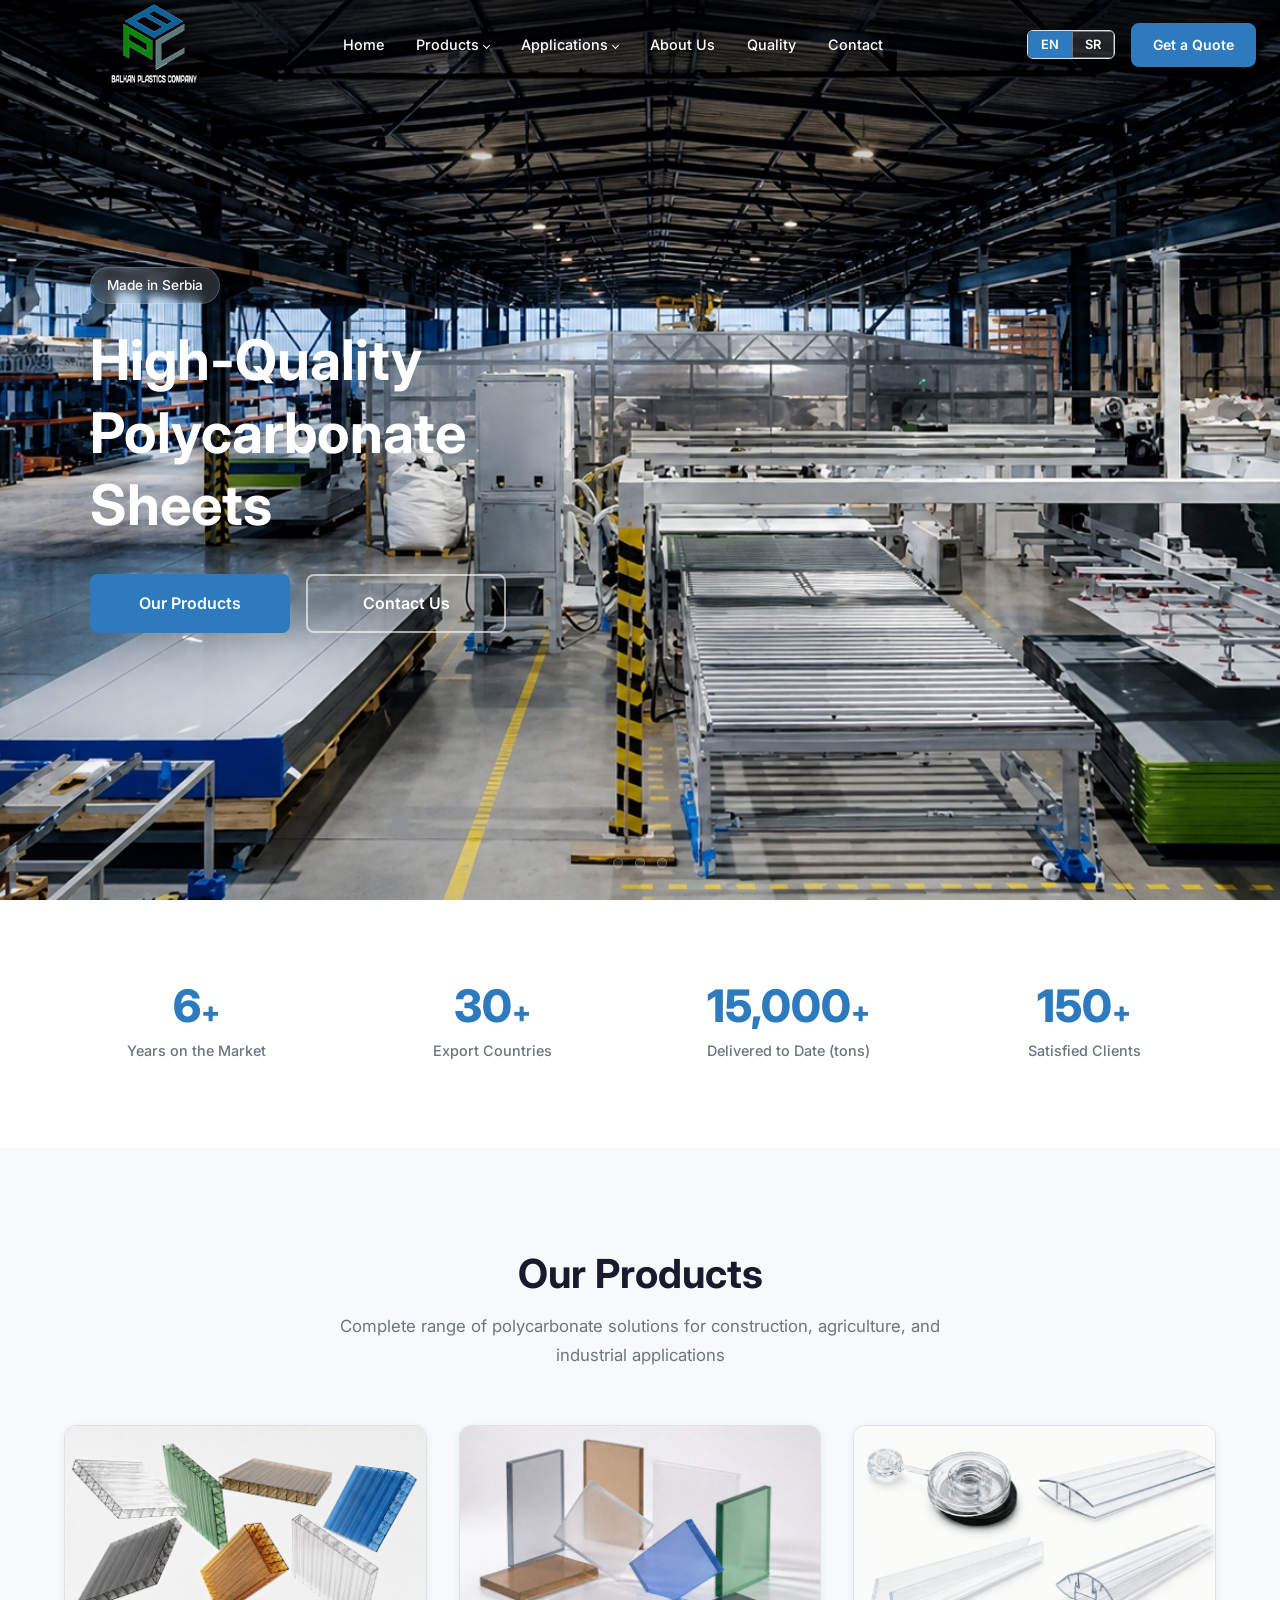
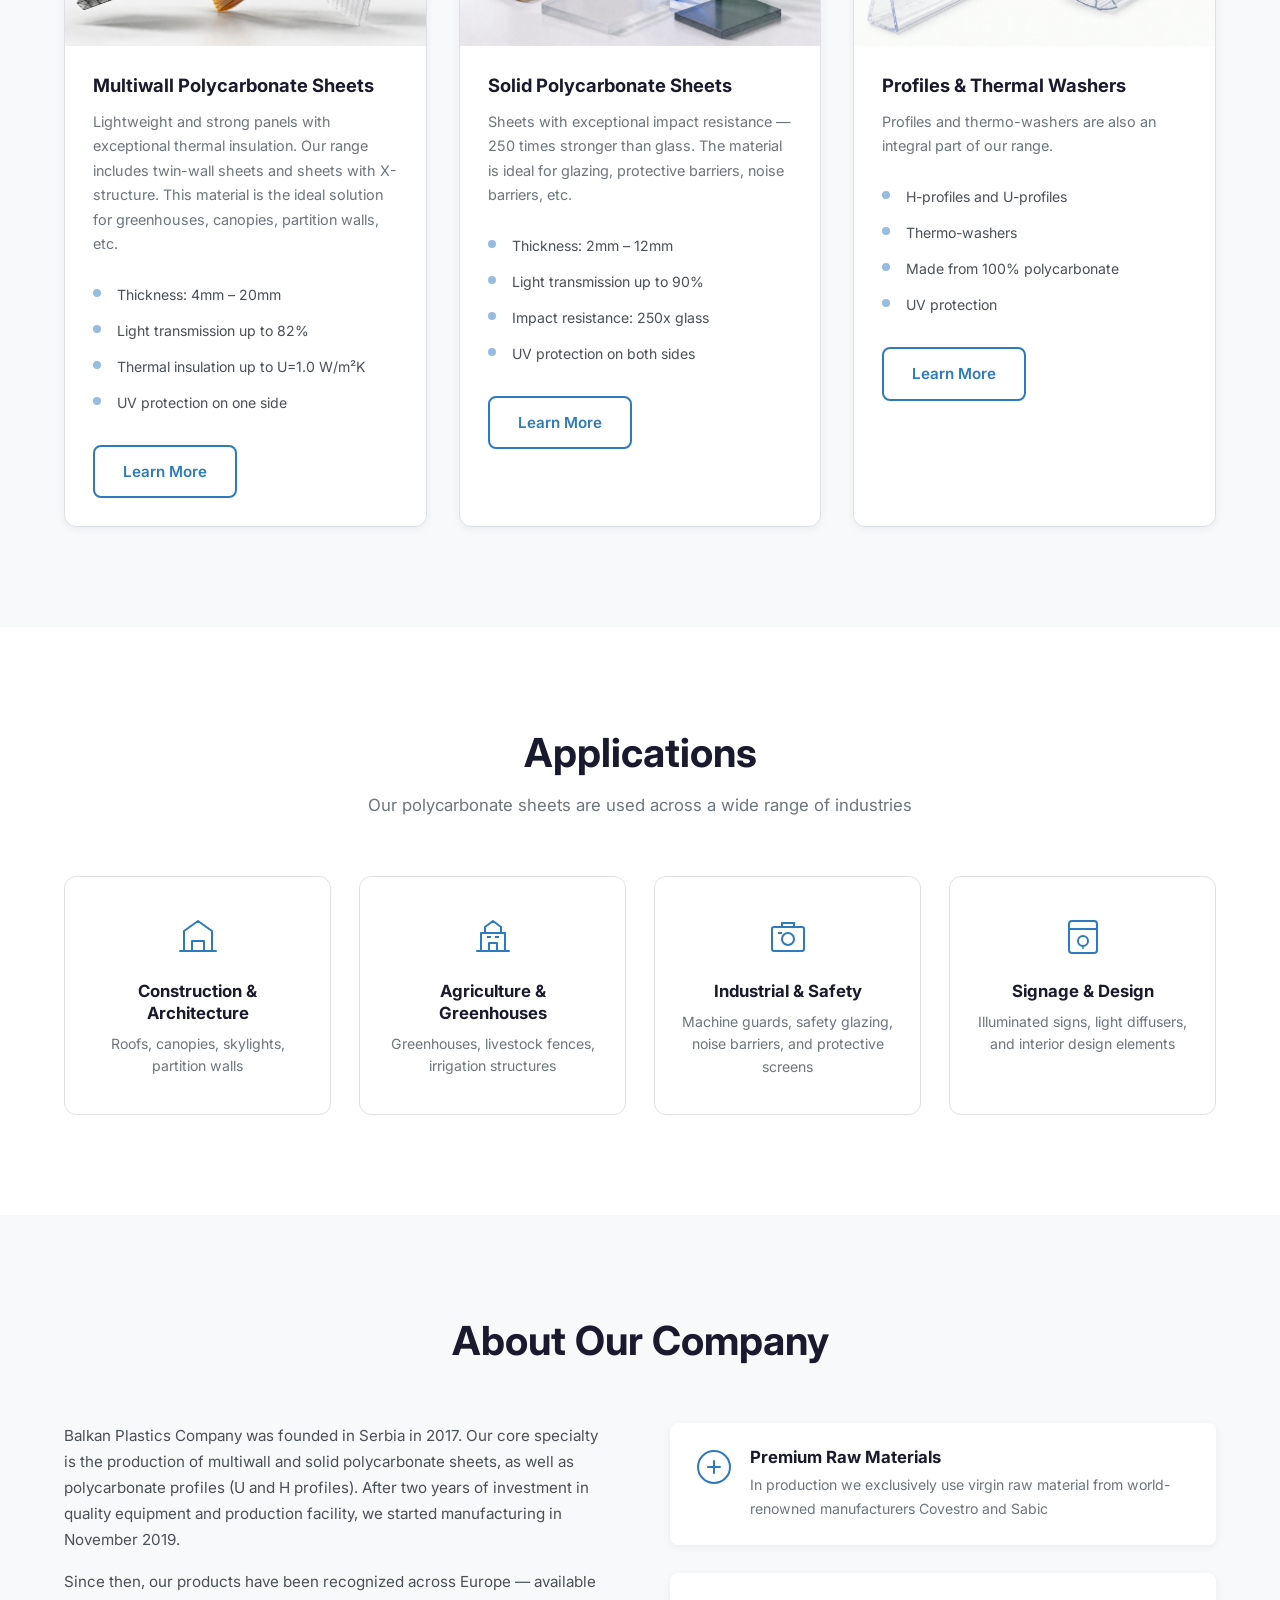
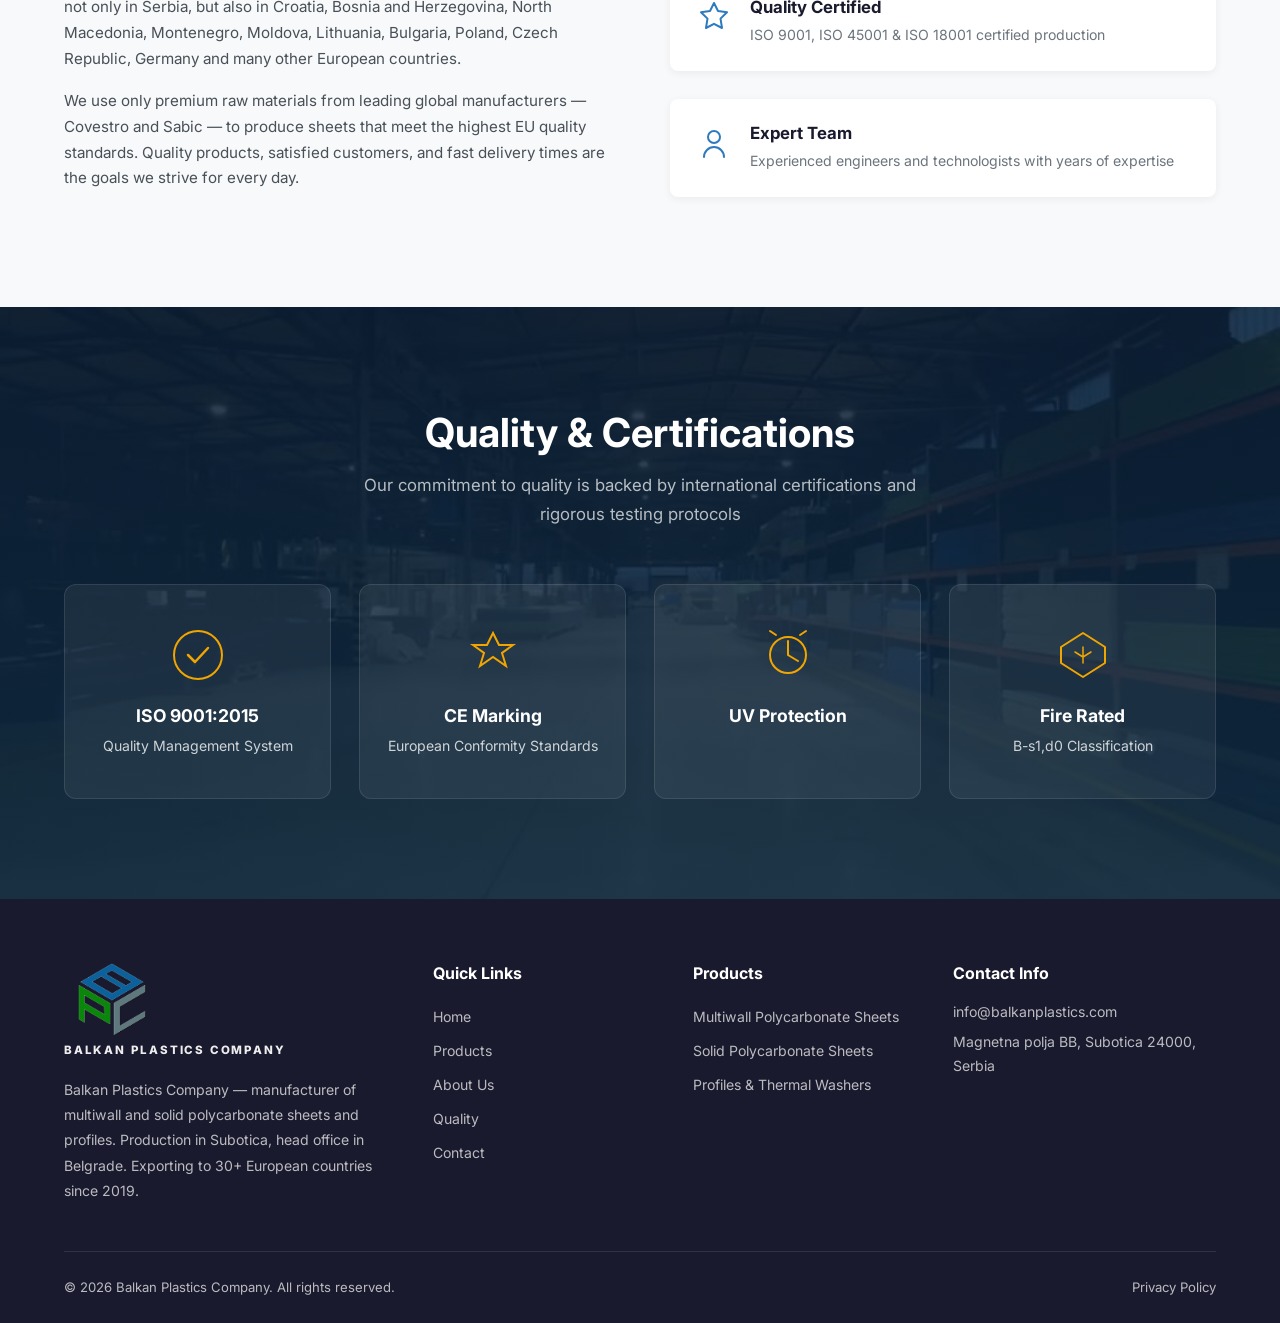
==== index.html @ fe7080e3 "quality UV: remove "10-Year UV Warranty" subtitle on both languages Co-Authored-By: Claude Opus 4.7 " ====
<!DOCTYPE html>
<html lang="en">
<head>
  <meta charset="UTF-8">
  <meta name="referrer" content="strict-origin-when-cross-origin">

    <link rel="icon" type="image/png" sizes="32x32" href="img/favicon.png">
  <link rel="icon" type="image/png" sizes="16x16" href="img/favicon-16.png">
  <meta name="viewport" content="width=device-width, initial-scale=1.0">
  <title>Balkan Plastics Company - Premium Polycarbonate Sheets Manufacturer</title>
  <meta name="description" content="Balkan Plastics Company - Leading manufacturer of multiwall and solid polycarbonate sheets in Subotica, Serbia. Premium quality, European technology, global delivery.">
  <link rel="stylesheet" href="css/style.css?v=73">
  <link rel="preconnect" href="https://fonts.googleapis.com">
  <link rel="preconnect" href="https://fonts.gstatic.com" crossorigin>
  <link href="https://fonts.googleapis.com/css2?family=Inter:wght@400;500;600;700;800&display=swap" rel="stylesheet" media="print" onload="this.media='all'">
</head>
<body class="page-home">

  <!-- Header -->
  <header class="header">
    <div class="container header-inner">
      <a href="#home" class="logo">
        <img src="img/LOGO-BP.png" alt="Balkan Plastics Company" class="logo-img header-logo-img header-logo-dark">
        <img src="img/LOGO-BP-white.png" alt="" aria-hidden="true" class="logo-img header-logo-img header-logo-light">
      </a>

      <nav class="nav-links">
        <a href="#home" data-i18n="nav_home">Home</a>
        <div class="nav-dropdown">
          <a href="javascript:void(0)" class="nav-dropdown-trigger"><span data-i18n="nav_products">Products</span><span class="nav-arrow"></span></a>
          <div class="nav-dropdown-menu">
            <a href="multiwall.html" data-i18n="product_multiwall_title">Multiwall Polycarbonate Sheets</a>
            <a href="solid.html" data-i18n="product_solid_title">Solid Polycarbonate Sheets</a>
            <a href="profiles.html" data-i18n="product_accessories_title">Profiles & Thermal Washers</a>
          </div>
        </div>
        <div class="nav-dropdown">
          <a href="applications.html" class="nav-dropdown-trigger"><span data-i18n="nav_applications">Applications</span><span class="nav-arrow"></span></a>
          <div class="nav-dropdown-menu">
            <a href="construction.html" data-i18n="app_construction">Construction & Architecture</a>
            <a href="agriculture.html" data-i18n="app_agriculture">Agriculture & Greenhouses</a>
            <a href="industrial.html" data-i18n="app_industrial">Industrial & Safety</a>
            <a href="signage.html" data-i18n="app_signage">Signage & Design</a>
          </div>
        </div>
        <a href="#about" data-i18n="nav_about">About Us</a>
        <a href="#quality" data-i18n="nav_quality">Quality</a>
        <a href="contact.html" data-i18n="nav_contact">Contact</a>
        <div class="mobile-nav-contact">
          <div class="mnc-item"><svg viewBox="0 0 24 24" fill="none" width="16" height="16"><path d="M21 10c0 7-9 13-9 13s-9-6-9-13a9 9 0 1118 0z" stroke="currentColor" stroke-width="2"/><circle cx="12" cy="10" r="3" stroke="currentColor" stroke-width="2"/></svg><span data-i18n="contact_address_val">Magnetna polja BB, Subotica, Serbia</span></div>
          <div class="mnc-item"><svg viewBox="0 0 24 24" fill="none" width="16" height="16"><path d="M4 4h16c1.1 0 2 .9 2 2v12c0 1.1-.9 2-2 2H4c-1.1 0-2-.9-2-2V6c0-1.1.9-2 2-2z" stroke="currentColor" stroke-width="2"/><polyline points="22,6 12,13 2,6" stroke="currentColor" stroke-width="2"/></svg><span>info&#64;balkanplastics&#46;com</span></div>
          <div class="mnc-item"><svg viewBox="0 0 24 24" fill="none" width="16" height="16"><circle cx="12" cy="12" r="10" stroke="currentColor" stroke-width="2"/><polyline points="12,6 12,12 16,14" stroke="currentColor" stroke-width="2" stroke-linecap="round"/></svg><span data-i18n="contact_hours_val">Mon - Fri: 08:00 - 16:00</span></div>
        </div>
      </nav>

      <div class="header-actions">
        <div class="lang-switcher">
          <button class="lang-btn active" data-lang="en">EN</button>
          <button class="lang-btn" data-lang="sr">SR</button>
        </div>
        <a href="contact.html" class="btn btn-primary btn-sm" data-i18n="nav_get_quote">Get a Quote</a>
        <button class="mobile-menu-toggle" aria-label="Menu" data-i18n-aria="aria_menu">
          <span></span><span></span><span></span>
        </button>
      </div>
    </div>
  </header>

  <!-- Hero -->
  <section id="home" class="hero">
    <div class="hero-bg">
      <div class="hero-slide hero-slide-a">
        <div class="hero-strip"></div>
        <div class="hero-strip"></div>
        <div class="hero-strip"></div>
        <div class="hero-strip"></div>
      </div>
      <div class="hero-slide hero-slide-b">
        <div class="hero-strip"></div>
        <div class="hero-strip"></div>
        <div class="hero-strip"></div>
        <div class="hero-strip"></div>
      </div>
      <div class="hero-slide hero-slide-d">
        <div class="hero-strip"></div>
        <div class="hero-strip"></div>
        <div class="hero-strip"></div>
        <div class="hero-strip"></div>
      </div>
      <div class="hero-pattern"></div>
      <div class="hero-dots" aria-hidden="true">
        <span class="hero-dot"></span>
        <span class="hero-dot"></span>
        <span class="hero-dot"></span>
      </div>
    </div>
    <div class="container hero-content">
      <div class="hero-text">
        <span class="hero-badge">Made in Serbia</span>
        <h1 data-i18n="hero_title">High-Quality Polycarbonate Sheets</h1>
        <p class="hero-subtitle" data-i18n="hero_subtitle"></p>
        <p class="hero-desc" data-i18n="hero_desc"></p>
        <div class="hero-buttons">
          <a href="#products" class="btn btn-primary btn-lg" data-i18n="hero_btn_products">Our Products</a>
          <a href="contact.html" class="btn btn-outline btn-lg" data-i18n="hero_btn_contact">Contact Us</a>
        </div>
      </div>
    </div>
  </section>

  <!-- Stats -->
  <section class="stats">
    <div class="container">
      <div class="stats-grid">
        <div class="stat-item animate-on-scroll">
          <span class="stat-number" data-target="6">0</span>
          <span class="stat-label" data-i18n="stat_years">Years of Experience</span>
        </div>
        <div class="stat-item animate-on-scroll">
          <span class="stat-number" data-target="30">0</span>
          <span class="stat-label" data-i18n="stat_countries">Export Countries</span>
        </div>
        <div class="stat-item animate-on-scroll">
          <span class="stat-number" data-target="15000">0</span>
          <span class="stat-label" data-i18n="stat_capacity">Annual Capacity (tons)</span>
        </div>
        <div class="stat-item animate-on-scroll">
          <span class="stat-number" data-target="150">0</span>
          <span class="stat-label" data-i18n="stat_clients">Satisfied Clients</span>
        </div>
      </div>
    </div>
  </section>

  <!-- Products -->
  <section id="products" class="products">
    <div class="container">
      <div class="section-header animate-on-scroll">
        <h2 data-i18n="products_title">Our Products</h2>
        <p data-i18n="products_subtitle">Complete range of polycarbonate solutions for construction, agriculture, and industrial applications</p>
      </div>

      <div class="products-grid">
        <!-- Multiwall -->
        <a href="multiwall.html" class="product-card animate-on-scroll">
          <div class="product-image product-img-multiwall">
            <div class="product-icon">
              <svg viewBox="0 0 80 80" fill="none">
                <rect x="10" y="10" width="60" height="60" rx="4" stroke="currentColor" stroke-width="2"/>
                <line x1="30" y1="10" x2="30" y2="70" stroke="currentColor" stroke-width="1.5" stroke-dasharray="4 2"/>
                <line x1="50" y1="10" x2="50" y2="70" stroke="currentColor" stroke-width="1.5" stroke-dasharray="4 2"/>
                <line x1="10" y1="30" x2="70" y2="30" stroke="currentColor" stroke-width="1.5" stroke-dasharray="4 2"/>
                <line x1="10" y1="50" x2="70" y2="50" stroke="currentColor" stroke-width="1.5" stroke-dasharray="4 2"/>
              </svg>
            </div>
          </div>
          <div class="product-content">
            <h3 data-i18n="product_multiwall_title">Multiwall Polycarbonate Sheets</h3>
            <p data-i18n="product_multiwall_desc">Lightweight and strong panels with exceptional thermal insulation. Our range includes twin-wall sheets and sheets with X-structure. This material is the ideal solution for greenhouses, canopies, partition walls, etc.</p>
            <ul class="product-features">
              <li data-i18n="product_multiwall_f1">Thickness: 4mm - 40mm</li>
              <li data-i18n="product_multiwall_f2">UV protection on one or both sides</li>
              <li data-i18n="product_multiwall_f3">Thermal insulation up to U=1.0 W/mВІK</li>
              <li data-i18n="product_multiwall_f4">Available in clear, opal, bronze, green, blue</li>
            </ul>
            <span class="btn btn-secondary" data-i18n="product_learn_more">Learn More</span>
          </div>
        </a>

        <!-- Solid -->
        <a href="solid.html" class="product-card animate-on-scroll">
          <div class="product-image product-img-solid">
            <div class="product-icon">
              <svg viewBox="0 0 80 80" fill="none">
                <rect x="10" y="20" width="60" height="40" rx="4" stroke="currentColor" stroke-width="2"/>
                <path d="M10 35 Q40 25 70 35" stroke="currentColor" stroke-width="1" opacity="0.5"/>
                <path d="M10 45 Q40 55 70 45" stroke="currentColor" stroke-width="1" opacity="0.5"/>
              </svg>
            </div>
          </div>
          <div class="product-content">
            <h3 data-i18n="product_solid_title">Solid Polycarbonate Sheets</h3>
            <p data-i18n="product_solid_desc">Sheets with exceptional impact resistance — 250 times stronger than glass. The material is ideal for glazing, protective barriers, noise barriers, etc.</p>
            <ul class="product-features">
              <li data-i18n="product_solid_f1">Thickness: 2mm - 15mm</li>
              <li data-i18n="product_solid_f2">Light transmission up to 90%</li>
              <li data-i18n="product_solid_f3">Impact resistance: 250x glass</li>
              <li data-i18n="product_solid_f4">Fire rated options available</li>
            </ul>
            <span class="btn btn-secondary" data-i18n="product_learn_more">Learn More</span>
          </div>
        </a>

        <!-- Accessories -->
        <a href="profiles.html" class="product-card animate-on-scroll">
          <div class="product-image product-img-accessories">
            <div class="product-icon">
              <svg viewBox="0 0 80 80" fill="none">
                <circle cx="40" cy="40" r="12" stroke="currentColor" stroke-width="2"/>
                <circle cx="40" cy="40" r="5" stroke="currentColor" stroke-width="2"/>
                <line x1="40" y1="8" x2="40" y2="20" stroke="currentColor" stroke-width="2"/>
                <line x1="40" y1="60" x2="40" y2="72" stroke="currentColor" stroke-width="2"/>
                <line x1="8" y1="40" x2="20" y2="40" stroke="currentColor" stroke-width="2"/>
                <line x1="60" y1="40" x2="72" y2="40" stroke="currentColor" stroke-width="2"/>
                <path d="M15 25 L25 15" stroke="currentColor" stroke-width="1.5" stroke-linecap="round"/>
                <path d="M55 65 L65 55" stroke="currentColor" stroke-width="1.5" stroke-linecap="round"/>
              </svg>
            </div>
          </div>
          <div class="product-content">
            <h3 data-i18n="product_accessories_title">Profiles & Thermal Washers</h3>
            <p data-i18n="product_accessories_desc">Profiles and thermo-washers are also an integral part of our range.</p>
            <ul class="product-features">
              <li data-i18n="product_acc_f1">H-profiles and U-profiles</li>
              <li data-i18n="product_acc_f3">Thermal washers</li>
              <li data-i18n="product_acc_f2">Made from 100% polycarbonate</li>
              <li data-i18n="product_acc_f4">UV protection</li>
            </ul>
            <span class="btn btn-secondary" data-i18n="product_learn_more">Learn More</span>
          </div>
        </a>
      </div>
    </div>
  </section>

  <!-- Applications -->
  <section class="applications">
    <div class="container">
      <div class="section-header animate-on-scroll">
        <h2 data-i18n="applications_title">Applications</h2>
        <p data-i18n="applications_subtitle">Our polycarbonate sheets are used across a wide range of industries</p>
      </div>
      <div class="apps-grid">
        <a href="construction.html" class="app-card animate-on-scroll">
          <div class="app-icon">
            <svg viewBox="0 0 48 48" fill="none"><path d="M6 38h36M10 38V18l14-10 14 10v20M18 38v-10h12v10" stroke="currentColor" stroke-width="2" stroke-linecap="round" stroke-linejoin="round"/></svg>
          </div>
          <h3 data-i18n="app_construction">Construction & Architecture</h3>
          <p data-i18n="app_construction_desc">Roofs, canopies, skylights, partition walls</p>
        </a>
        <a href="agriculture.html" class="app-card animate-on-scroll">
          <div class="app-icon">
            <svg viewBox="0 0 48 48" fill="none"><path d="M8 38h32M12 38V20h24v18M16 20V14l8-6 8 6v6M20 30h8v8h-8z" stroke="currentColor" stroke-width="2" stroke-linecap="round" stroke-linejoin="round"/><line x1="18" y1="24" x2="22" y2="24" stroke="currentColor" stroke-width="2"/><line x1="26" y1="24" x2="30" y2="24" stroke="currentColor" stroke-width="2"/></svg>
          </div>
          <h3 data-i18n="app_agriculture">Agriculture & Greenhouses</h3>
          <p data-i18n="app_agriculture_desc">Greenhouses, livestock fences, irrigation structures</p>
        </a>
        <a href="industrial.html" class="app-card animate-on-scroll">
          <div class="app-icon">
            <svg viewBox="0 0 48 48" fill="none"><rect x="8" y="14" width="32" height="24" rx="2" stroke="currentColor" stroke-width="2"/><circle cx="24" cy="26" r="6" stroke="currentColor" stroke-width="2"/><path d="M18 14V10h12v4" stroke="currentColor" stroke-width="2"/><line x1="14" y1="20" x2="18" y2="20" stroke="currentColor" stroke-width="2"/></svg>
          </div>
          <h3 data-i18n="app_industrial">Industrial & Safety</h3>
          <p data-i18n="app_industrial_desc">Machine guards, safety glazing, noise barriers, and protective screens</p>
        </a>
        <a href="signage.html" class="app-card animate-on-scroll">
          <div class="app-icon">
            <svg viewBox="0 0 48 48" fill="none"><rect x="10" y="8" width="28" height="32" rx="3" stroke="currentColor" stroke-width="2"/><line x1="10" y1="16" x2="38" y2="16" stroke="currentColor" stroke-width="2"/><circle cx="24" cy="28" r="5" stroke="currentColor" stroke-width="2"/><line x1="24" y1="33" x2="24" y2="36" stroke="currentColor" stroke-width="1.5"/></svg>
          </div>
          <h3 data-i18n="app_signage">Signage & Design</h3>
          <p data-i18n="app_signage_desc">Illuminated signs, light diffusers, and interior design elements</p>
        </a>
      </div>
    </div>
  </section>

  <!-- About -->
  <section id="about" class="about">
    <div class="container">
      <div class="section-header animate-on-scroll">
        <h2 data-i18n="about_title">About Our Company</h2>
        <p data-i18n="about_subtitle"></p>
      </div>
      <div class="about-grid">
        <div class="about-text animate-on-scroll">
          <p data-i18n="about_p1">Our state-of-the-art factory is equipped with the latest extrusion technology from leading European manufacturers.</p>
          <p data-i18n="about_p2">Located in Serbia, we serve markets across Europe, the Middle East, and beyond.</p>
          <p data-i18n="about_p3">Every sheet that leaves our production line undergoes rigorous quality testing.</p>
        </div>
        <div class="about-features animate-on-scroll">
          <div class="about-feature">
            <div class="about-feature-icon">
              <svg viewBox="0 0 40 40" fill="none"><circle cx="20" cy="20" r="16" stroke="currentColor" stroke-width="2"/><path d="M14 20h12M20 14v12" stroke="currentColor" stroke-width="2" stroke-linecap="round"/></svg>
            </div>
            <div>
              <h4 data-i18n="about_item1_title">European Technology</h4>
              <p data-i18n="about_item1_desc">In production we exclusively use virgin raw material from world-renowned manufacturers Covestro and Sabic</p>
            </div>
          </div>
          <div class="about-feature">
            <div class="about-feature-icon">
              <svg viewBox="0 0 40 40" fill="none"><path d="M20 6l4 8 9 1.3-6.5 6.3L28 31l-8-4.2L12 31l1.5-9.4L7 15.3l9-1.3z" stroke="currentColor" stroke-width="2" stroke-linejoin="round"/></svg>
            </div>
            <div>
              <h4 data-i18n="about_item2_title">Quality Certified</h4>
              <p data-i18n="about_item2_desc">ISO 9001:2015 certified production processes</p>
            </div>
          </div>
          <div class="about-feature">
            <div class="about-feature-icon">
              <svg viewBox="0 0 40 40" fill="none"><circle cx="20" cy="14" r="6" stroke="currentColor" stroke-width="2"/><path d="M10 34c0-5.5 4.5-10 10-10s10 4.5 10 10" stroke="currentColor" stroke-width="2" stroke-linecap="round"/></svg>
            </div>
            <div>
              <h4 data-i18n="about_item3_title">Expert Team</h4>
              <p data-i18n="about_item3_desc">Experienced engineers and technologists with years of expertise</p>
            </div>
          </div>
        </div>
      </div>
    </div>
  </section>

  <!-- Quality -->
  <section id="quality" class="quality">
    <div class="container">
      <div class="section-header animate-on-scroll">
        <h2 data-i18n="quality_title">Quality & Certifications</h2>
        <p data-i18n="quality_subtitle">Our commitment to quality is backed by international certifications</p>
      </div>
      <div class="quality-grid">
        <div class="quality-card animate-on-scroll">
          <div class="quality-badge">
            <svg viewBox="0 0 60 60" fill="none"><circle cx="30" cy="30" r="24" stroke="currentColor" stroke-width="2"/><path d="M20 30l7 7 13-14" stroke="currentColor" stroke-width="2.5" stroke-linecap="round" stroke-linejoin="round"/></svg>
          </div>
          <h3 data-i18n="quality_iso">ISO 9001:2015</h3>
          <p data-i18n="quality_iso_desc">Quality Management System</p>
        </div>
        <div class="quality-card animate-on-scroll">
          <div class="quality-badge">
            <svg viewBox="0 0 60 60" fill="none"><path d="M30 8l6 12h14l-11 8 4 13-13-9-13 9 4-13-11-8h14z" stroke="currentColor" stroke-width="2"/></svg>
          </div>
          <h3 data-i18n="quality_ce">CE Marking</h3>
          <p data-i18n="quality_ce_desc">European Conformity Standards</p>
        </div>
        <div class="quality-card animate-on-scroll">
          <div class="quality-badge">
            <svg viewBox="0 0 60 60" fill="none"><circle cx="30" cy="30" r="18" stroke="currentColor" stroke-width="2"/><path d="M30 16v14l10 6" stroke="currentColor" stroke-width="2" stroke-linecap="round"/><path d="M18 10l-6-4M42 10l6-4" stroke="currentColor" stroke-width="2" stroke-linecap="round"/></svg>
          </div>
          <h3 data-i18n="quality_uv">UV Protection</h3>
          <p data-i18n="quality_uv_desc"></p>
        </div>
        <div class="quality-card animate-on-scroll">
          <div class="quality-badge">
            <svg viewBox="0 0 60 60" fill="none"><path d="M30 8L8 22v16l22 14 22-14V22z" stroke="currentColor" stroke-width="2" stroke-linejoin="round"/><path d="M30 22v16M22 27l8 5 8-5" stroke="currentColor" stroke-width="1.5" stroke-linecap="round"/></svg>
          </div>
          <h3 data-i18n="quality_fire">Fire Rated</h3>
          <p data-i18n="quality_fire_desc">B-s1,d0 Classification</p>
        </div>
      </div>
    </div>
  </section>


  <!-- Footer -->
  <footer class="footer">
    <div class="container">
      <div class="footer-grid">
        <div class="footer-about">
          <div class="footer-logo">
            <img loading="lazy" src="img/LOGO-BP.png" alt="Balkan Plastics Company" class="logo-img footer-logo-img">
            <span class="footer-logo-text">BALKAN PLASTICS COMPANY</span>
          </div>
          <p data-i18n="footer_desc">Leading manufacturer of premium polycarbonate sheets in Serbia.</p>
        </div>
        <div class="footer-links">
          <h4 data-i18n="footer_quick_links">Quick Links</h4>
          <a href="#home" data-i18n="nav_home">Home</a>
          <a href="#products" data-i18n="footer_products">Products</a>
          <a href="#about" data-i18n="nav_about">About Us</a>
          <a href="#quality" data-i18n="nav_quality">Quality</a>
          <a href="contact.html" data-i18n="nav_contact">Contact</a>
        </div>
        <div class="footer-links">
          <h4 data-i18n="footer_products">Products</h4>
          <a href="multiwall.html" data-i18n="product_multiwall_title">Multiwall Sheets</a>
          <a href="solid.html" data-i18n="product_solid_title">Solid Sheets</a>
          <a href="profiles.html" data-i18n="product_accessories_title">Profiles & Thermal Washers</a>
        </div>
        <div class="footer-contact">
          <h4 data-i18n="footer_contact">Contact Info</h4>
          <p>info&#64;balkanplastics&#46;com</p>
          <p data-i18n="contact_address_val">Subotica, Serbia</p>
        </div>
      </div>
      <div class="footer-bottom">
        <p>&copy; 2026 Balkan Plastics Company. <span data-i18n="footer_rights">All rights reserved.</span></p>
        <div class="footer-bottom-links">
          <a href="privacy.html" data-i18n="footer_privacy">Privacy Policy</a>
        </div>
      </div>
    </div>
  </footer>

  <!-- Scroll to top button -->
  <button class="scroll-top" id="scrollTop" aria-label="Scroll to top">
    <svg viewBox="0 0 24 24" fill="none"><path d="M18 15l-6-6-6 6" stroke="currentColor" stroke-width="2.5" stroke-linecap="round" stroke-linejoin="round"/></svg>
  </button>

  <script src="js/translations.js?v=58"></script>
  <script src="js/main.js?v=58"></script>
</body>
</html>
---- css/style.css ----
﻿/* ===== RESET & BASE ===== */
*, *::before, *::after {
  margin: 0;
  padding: 0;
  box-sizing: border-box;
}

:root {
  --primary: #2E7ABF;
  --primary-dark: #1D5A8E;
  --primary-light: #E8F2FC;
  --secondary: #2E8B3E;
  --accent: #F0A500;
  --dark: #1A1A2E;
  --gray-900: #212529;
  --gray-700: #495057;
  --gray-500: #6c757d;
  --gray-300: #dee2e6;
  --gray-100: #f8f9fa;
  --white: #ffffff;
  --shadow-sm: 0 2px 8px rgba(0,0,0,0.06);
  --shadow-md: 0 4px 20px rgba(0,0,0,0.1);
  --shadow-lg: 0 8px 40px rgba(0,0,0,0.12);
  --radius: 12px;
  --radius-sm: 8px;
  --transition: 0.3s ease;
}

html {
  scroll-behavior: smooth;
}

*:focus-visible {
  outline: 3px solid var(--primary);
  outline-offset: 2px;
  border-radius: 2px;
}

body {
  font-family: 'Inter', -apple-system, BlinkMacSystemFont, sans-serif;
  color: var(--gray-700);
  line-height: 1.7;
  background: var(--white);
  overflow-x: hidden;
}

.container {
  max-width: 1200px;
  margin: 0 auto;
  padding: 0 24px;
}

h1, h2, h3, h4 {
  color: var(--dark);
  line-height: 1.3;
  font-weight: 700;
}

h1 { font-size: clamp(2.2rem, 5vw, 3.5rem); }
h2 { font-size: clamp(1.8rem, 3.5vw, 2.5rem); }
h3 { font-size: 1.25rem; }
h4 { font-size: 1.05rem; }

a { text-decoration: none; color: inherit; }

img { max-width: 100%; display: block; }

/* ===== BUTTONS ===== */
.btn {
  display: inline-flex;
  align-items: center;
  justify-content: center;
  gap: 8px;
  padding: 12px 28px;
  border-radius: var(--radius-sm);
  font-weight: 600;
  font-size: 0.95rem;
  border: 2px solid transparent;
  cursor: pointer;
  transition: all var(--transition);
  font-family: inherit;
  white-space: nowrap;
}

.btn-primary {
  background: var(--primary);
  color: var(--white);
  border-color: var(--primary);
}
.btn-primary:hover {
  background: var(--primary-dark);
  border-color: var(--primary-dark);
  transform: translateY(-2px);
  box-shadow: 0 6px 20px rgba(0,87,168,0.35);
}

.btn-secondary {
  background: transparent;
  color: var(--primary);
  border-color: var(--primary);
}
.btn-secondary:hover {
  background: var(--primary);
  color: var(--white);
  transform: translateY(-2px);
}

.btn-outline {
  background: transparent;
  color: var(--white);
  border-color: rgba(255,255,255,0.6);
}
.btn-outline:hover {
  background: var(--white);
  color: var(--primary);
  border-color: var(--white);
  transform: translateY(-2px);
}

.btn-sm { padding: 8px 20px; font-size: 0.875rem; }
.btn-lg { padding: 14px 36px; font-size: 1rem; }
.btn-full { width: 100%; }

/* ===== HEADER ===== */
.header {
  position: fixed;
  top: 0;
  left: 0;
  right: 0;
  z-index: 1000;
  background: rgba(255,255,255,0.95);
  backdrop-filter: blur(12px);
  transition: background var(--transition), backdrop-filter var(--transition), border-color var(--transition), box-shadow var(--transition);
  border-bottom: 1px solid transparent;
}

.header.scrolled {
  background: rgba(255,255,255,0.98);
  border-bottom-color: var(--gray-300);
  box-shadow: var(--shadow-sm);
}

/* Home page only вЂ” transparent header so hero photo extends behind nav */
.page-home .header {
  background: transparent;
  backdrop-filter: none;
}

.page-home .header.scrolled {
  background: rgba(255,255,255,0.98);
  backdrop-filter: blur(12px);
}

.page-home .header:not(.scrolled) .nav-links > a,
.page-home .header:not(.scrolled) .nav-links > .nav-dropdown > a {
  color: #fff;
  text-shadow: 0 1px 6px rgba(0,0,0,0.55);
}
.page-home .header:not(.scrolled) .lang-btn {
  background: rgba(255,255,255,0.12);
  color: #fff;
  border: 1px solid rgba(255,255,255,0.35);
}
.page-home .header:not(.scrolled) .lang-btn.active {
  background: var(--primary);
  color: #fff;
  border-color: var(--primary);
}
.page-home .header:not(.scrolled) .lang-btn:hover:not(.active) {
  background: rgba(255,255,255,0.22);
}
.page-home .header:not(.scrolled) .header-logo-img {
  filter: drop-shadow(0 2px 10px rgba(0,0,0,0.55));
}
.page-home .header:not(.scrolled) .mobile-menu-toggle span {
  background: #fff;
}

.header-inner {
  display: flex;
  align-items: center;
  justify-content: space-between;
  height: 90px;
}

.page-home .header-inner {
  max-width: none;
  margin: 0;
  padding-left: 110px;
}

.logo {
  display: flex;
  align-items: center;
  gap: 10px;
  position: relative;
}

.logo-img {
  object-fit: contain;
}

.header-logo-img {
  height: 90px;
  width: auto;
  padding: 4px 0;
  transition: opacity var(--transition);
}

.header-logo-light {
  position: absolute;
  top: 0;
  left: 0;
  opacity: 1;
}

.header-logo-dark {
  opacity: 0;
}

.header.scrolled .header-logo-light { opacity: 0; }
.header.scrolled .header-logo-dark { opacity: 1; }

.footer-logo {
  margin-bottom: 16px;
  text-align: left;
}

.footer-logo-img {
  height: 90px;
  width: auto;
  clip-path: inset(0 0 20% 0);
  margin-bottom: -12px;
}

.footer-logo-text {
  display: block;
  font-size: 0.72rem;
  font-weight: 800;
  color: rgba(255,255,255,0.92);
  letter-spacing: 1.8px;
}


.nav-links {
  display: flex;
  align-items: center;
  gap: 32px;
}

.nav-links a {
  font-size: 0.9rem;
  font-weight: 500;
  color: var(--gray-700);
  transition: color var(--transition);
  position: relative;
}

.nav-links > a::after {
  content: '';
  position: absolute;
  bottom: -4px;
  left: 0;
  width: 0;
  height: 2px;
  background: var(--primary);
  transition: width var(--transition);
}

.nav-links a:hover { color: var(--primary); }
.nav-links > a:hover::after { width: 100%; }

/* Dropdown navigation */
.nav-dropdown {
  position: relative;
}

.nav-dropdown-trigger {
  cursor: pointer;
  position: relative;
}

.nav-dropdown-trigger .nav-arrow {
  display: inline-block;
  width: 5px;
  height: 5px;
  border-right: 1.5px solid currentColor;
  border-bottom: 1.5px solid currentColor;
  transform: rotate(45deg);
  margin-left: 5px;
  margin-bottom: 2px;
  transition: transform var(--transition);
}

.nav-dropdown:hover .nav-arrow {
  transform: rotate(-135deg);
}

.nav-dropdown-menu {
  position: absolute;
  top: 100%;
  left: -16px;
  min-width: 260px;
  background: rgba(255,255,255,0.97);
  backdrop-filter: blur(12px);
  border-radius: var(--radius-sm);
  box-shadow: var(--shadow-lg);
  border: 1px solid var(--gray-300);
  padding: 8px 0;
  opacity: 0;
  visibility: hidden;
  transform: translateY(8px);
  transition: all 0.25s ease;
  z-index: 100;
  margin-top: 12px;
}

.nav-dropdown:hover .nav-dropdown-menu {
  opacity: 1;
  visibility: visible;
  transform: translateY(0);
}

.nav-dropdown-menu::before {
  content: '';
  position: absolute;
  top: -12px;
  left: 0;
  right: 0;
  height: 12px;
}

.nav-dropdown-menu a {
  display: block;
  padding: 10px 20px;
  font-size: 0.88rem;
  font-weight: 400;
  color: var(--gray-700);
  transition: all var(--transition);
  white-space: nowrap;
}

.nav-dropdown-menu a::after {
  display: none;
}

.nav-dropdown-menu a:hover {
  background: var(--primary-light);
  color: var(--primary);
  padding-left: 24px;
}

.header-actions {
  display: flex;
  align-items: center;
  gap: 16px;
}

.lang-switcher {
  display: flex;
  border: 1px solid var(--gray-300);
  border-radius: 6px;
  overflow: hidden;
}

.lang-btn {
  padding: 5px 12px;
  font-size: 0.8rem;
  font-weight: 600;
  border: none;
  background: var(--white);
  color: var(--gray-500);
  cursor: pointer;
  transition: all var(--transition);
  font-family: inherit;
}

.lang-btn.active {
  background: var(--primary);
  color: var(--white);
}

.lang-btn:hover:not(.active) {
  background: var(--gray-100);
}

/* Mobile menu toggle */
.mobile-nav-contact {
  display: none;
}

.mobile-menu-toggle {
  display: none;
  flex-direction: column;
  gap: 5px;
  background: none;
  border: none;
  cursor: pointer;
  padding: 4px;
}

.mobile-menu-toggle span {
  display: block;
  width: 24px;
  height: 2px;
  background: var(--dark);
  transition: all var(--transition);
  border-radius: 2px;
}

.mobile-menu-toggle.active span,
.mobile-menu-toggle.active span:nth-child(1),
.mobile-menu-toggle.active span:nth-child(2),
.mobile-menu-toggle.active span:nth-child(3) { background: #ffffff !important; }
.mobile-menu-toggle.active span:nth-child(1) { transform: rotate(45deg) translate(5px, 5px); }
.mobile-menu-toggle.active span:nth-child(2) { opacity: 0; }
.mobile-menu-toggle.active span:nth-child(3) { transform: rotate(-45deg) translate(5px, -5px); }

/* ===== HERO ===== */
.hero {
  position: relative;
  min-height: 100vh;
  display: flex;
  align-items: center;
  overflow: hidden;
  background: url('../img/hero-2.jpg') center center / cover no-repeat;
}

.hero::before {
  content: '';
  position: absolute;
  top: 0;
  left: 0;
  right: 0;
  height: 220px;
  background: linear-gradient(180deg, rgba(0,0,0,0.55), transparent);
  z-index: 1;
  pointer-events: none;
}

.hero-bg {
  position: absolute;
  inset: 0;
  overflow: hidden;
  background: transparent;
  z-index: 0;
}

.hero-slide {
  position: absolute;
  inset: 0;
  pointer-events: none;
  animation: heroSlideZoom 13.5s infinite linear;
}

.hero-slide:nth-child(1) { animation-delay: -0.775s; }
.hero-slide:nth-child(2) { animation-delay: 3.725s; }
.hero-slide:nth-child(3) { animation-delay: 8.225s; }

.hero-strip {
  position: absolute;
  top: 0;
  left: 0;
  width: 100%;
  height: 100%;
  background-size: cover;
  background-position: center;
  background-repeat: no-repeat;
  opacity: 0;
  will-change: opacity, transform;
}

.hero-slide-a .hero-strip { background-image: url('../img/hero-2.jpg'); }
.hero-slide-b .hero-strip { background-image: url('../img/hero-3.jpg'); }
.hero-slide-d .hero-strip { background-image: url('../img/hero-5.jpg'); }

@media (max-width: 768px) {
  .hero {
    background-image: url('../img/hero-2-m.jpg');
    min-height: 100vh;
  }
  .hero::before { height: 120px; }
  .hero-content {
    padding-top: 60px;
    padding-bottom: 60px;
  }
  .hero-slide-a .hero-strip { background-image: url('../img/hero-2-m.jpg'); }
  .hero-slide-b .hero-strip { background-image: url('../img/hero-3-m.jpg?v=2'); }
  .hero-slide-d .hero-strip { background-image: url('../img/hero-5-m.jpg'); }
}

.hero-strip:nth-child(1) {
  clip-path: inset(0 75% 0 0);
  animation: heroStripDown 13.5s infinite cubic-bezier(0.65, 0, 0.35, 1);
}
.hero-strip:nth-child(2) {
  clip-path: inset(0 50% 0 25%);
  animation: heroStripUp 13.5s infinite cubic-bezier(0.65, 0, 0.35, 1);
}
.hero-strip:nth-child(3) {
  clip-path: inset(0 25% 0 50%);
  animation: heroStripDown 13.5s infinite cubic-bezier(0.65, 0, 0.35, 1);
}
.hero-strip:nth-child(4) {
  clip-path: inset(0 0 0 75%);
  animation: heroStripUp 13.5s infinite cubic-bezier(0.65, 0, 0.35, 1);
}

.hero-slide:nth-child(1) .hero-strip:nth-child(1) { animation-delay: -1.00s; }
.hero-slide:nth-child(1) .hero-strip:nth-child(2) { animation-delay: -0.85s; }
.hero-slide:nth-child(1) .hero-strip:nth-child(3) { animation-delay: -0.70s; }
.hero-slide:nth-child(1) .hero-strip:nth-child(4) { animation-delay: -0.55s; }

.hero-slide:nth-child(2) .hero-strip:nth-child(1) { animation-delay: 3.50s; }
.hero-slide:nth-child(2) .hero-strip:nth-child(2) { animation-delay: 3.65s; }
.hero-slide:nth-child(2) .hero-strip:nth-child(3) { animation-delay: 3.80s; }
.hero-slide:nth-child(2) .hero-strip:nth-child(4) { animation-delay: 3.95s; }

.hero-slide:nth-child(3) .hero-strip:nth-child(1) { animation-delay: 8.00s; }
.hero-slide:nth-child(3) .hero-strip:nth-child(2) { animation-delay: 8.15s; }
.hero-slide:nth-child(3) .hero-strip:nth-child(3) { animation-delay: 8.30s; }
.hero-slide:nth-child(3) .hero-strip:nth-child(4) { animation-delay: 8.45s; }

@keyframes heroStripDown {
  0%     { opacity: 0; transform: translateY(40px); }
  3.7%   { opacity: 1; transform: translateY(0); }
  33.33% { opacity: 1; transform: translateY(0); }
  37.04% { opacity: 0; transform: translateY(40px); }
  100%   { opacity: 0; transform: translateY(40px); }
}

@keyframes heroStripUp {
  0%     { opacity: 0; transform: translateY(-40px); }
  3.7%   { opacity: 1; transform: translateY(0); }
  33.33% { opacity: 1; transform: translateY(0); }
  37.04% { opacity: 0; transform: translateY(-40px); }
  100%   { opacity: 0; transform: translateY(-40px); }
}

@keyframes heroSlideZoom {
  0%     { transform: scale(1); }
  3.7%   { transform: scale(1); }
  33.33% { transform: scale(1.04); }
  37.04% { transform: scale(1.04); }
  100%   { transform: scale(1); }
}

/* Slide indicator dots */
.hero-dots {
  position: absolute;
  bottom: 32px;
  left: 50%;
  transform: translateX(-50%);
  display: flex;
  gap: 12px;
  z-index: 3;
  pointer-events: none;
}

.hero-dot {
  width: 10px;
  height: 10px;
  border-radius: 50%;
  background: rgba(255, 255, 255, 0.12);
  border: 1px solid rgba(255, 255, 255, 0.28);
  animation: heroDotActive 13.5s infinite linear;
  will-change: background, transform;
}

.hero-dot:nth-child(1) { animation-delay: -0.775s; }
.hero-dot:nth-child(2) { animation-delay: 3.725s; }
.hero-dot:nth-child(3) { animation-delay: 8.225s; }

@keyframes heroDotActive {
  0%     { background: rgba(255, 255, 255, 0.12); transform: scale(1); }
  3.7%   { background: rgba(255, 255, 255, 0.5);  transform: scale(1.25); }
  33.33% { background: rgba(255, 255, 255, 0.5);  transform: scale(1.25); }
  37.04% { background: rgba(255, 255, 255, 0.12); transform: scale(1); }
  100%   { background: rgba(255, 255, 255, 0.12); transform: scale(1); }
}

@media (prefers-reduced-motion: reduce) {
  .hero-dot { animation: none; }
}

@media (prefers-reduced-motion: reduce) {
  .hero-strip { animation: none; opacity: 0; transform: none; }
  .hero-slide:nth-child(1) .hero-strip { opacity: 1; }
}

.hero-pattern {
  display: none;
}

.hero-content {
  position: relative;
  z-index: 2;
  display: flex;
  flex-direction: column;
  align-items: flex-start;
  text-align: left;
  padding-top: 120px;
  padding-bottom: 120px;
  max-width: 600px;
  margin-left: 66px;
}

.hero-text { color: var(--white); }

.hero-badge {
  display: inline-block;
  padding: 6px 16px;
  background: rgba(255,255,255,0.15);
  border: 1px solid rgba(255,255,255,0.2);
  border-radius: 50px;
  font-size: 0.85rem;
  font-weight: 500;
  margin-bottom: 20px;
  backdrop-filter: blur(4px);
}

.hero-text h1 {
  color: var(--white);
  margin-bottom: 12px;
}

.hero-subtitle {
  font-size: 1.2rem;
  color: rgba(255,255,255,0.85);
  font-weight: 500;
  margin-bottom: 16px;
}

.hero-desc {
  font-size: 1.05rem;
  color: rgba(255,255,255,0.7);
  margin-bottom: 32px;
  max-width: 550px;
  line-height: 1.8;
}

.hero-buttons {
  display: flex;
  gap: 16px;
  flex-wrap: wrap;
}

.hero-buttons .btn {
  min-width: 200px;
  text-align: center;
}

/* ===== STATS ===== */
.stats {
  padding: 60px 0;
  background: var(--white);
}

.stats-grid {
  display: grid;
  grid-template-columns: repeat(4, 1fr);
  gap: 32px;
}

.stat-item {
  text-align: center;
  padding: 24px;
}

.stat-number {
  display: block;
  font-size: 2.8rem;
  font-weight: 800;
  color: var(--primary);
  line-height: 1;
  margin-bottom: 8px;
}

.stat-number::after {
  content: '+';
  font-size: 1.8rem;
}

.stat-label {
  font-size: 0.9rem;
  color: var(--gray-500);
  font-weight: 500;
}

/* ===== SECTIONS ===== */
.section-header {
  text-align: center;
  margin-bottom: 56px;
}

.section-header h2 {
  margin-bottom: 12px;
}

.section-header p {
  max-width: 600px;
  margin: 0 auto;
  color: var(--gray-500);
  font-size: 1.05rem;
}

/* ===== PRODUCTS ===== */
.products {
  padding: 100px 0;
  background: var(--gray-100);
}

.products-grid {
  display: grid;
  grid-template-columns: repeat(3, 1fr);
  gap: 32px;
}

.product-card {
  background: var(--white);
  border-radius: var(--radius);
  overflow: hidden;
  box-shadow: var(--shadow-sm);
  transition: transform 0.4s ease, box-shadow 0.4s ease, border-color 0.4s ease;
  border: 1px solid var(--gray-300);
  display: block;
  color: inherit;
  text-decoration: none;
}

.product-card:hover,
.product-card.animate-on-scroll.animate-in:hover {
  transform: translateY(-6px);
  box-shadow: 0 12px 40px rgba(0,0,0,0.15);
  border-color: var(--primary);
  cursor: pointer;
}

.product-image {
  height: 220px;
  display: flex;
  align-items: center;
  justify-content: center;
  position: relative;
  overflow: hidden;
}

.product-img-multiwall {
  background: url('../img/41.jpg') center center / cover no-repeat;
}

.product-img-solid {
  background: url('../img/42.jpg?v=4') center center / cover no-repeat;
}

.product-img-accessories {
  background: url('../img/56.jpg?v=8') center center / cover no-repeat;
}

.product-icon {
  display: none;
}

.product-content {
  padding: 28px;
}

.product-content h3 {
  margin-bottom: 12px;
  font-size: 1.15rem;
}

.product-content > p {
  color: var(--gray-500);
  font-size: 0.9rem;
  margin-bottom: 20px;
  line-height: 1.7;
}

.product-features {
  list-style: none;
  margin-bottom: 24px;
}

.product-features li {
  padding: 6px 0 6px 24px;
  position: relative;
  font-size: 0.88rem;
  color: var(--gray-700);
}

.product-features li::before {
  content: '';
  position: absolute;
  left: 0;
  top: 12px;
  width: 8px;
  height: 8px;
  border-radius: 50%;
  background: var(--primary);
  opacity: 0.5;
}

/* ===== APPLICATIONS ===== */
.applications {
  padding: 100px 0;
  background: var(--white);
}

.apps-grid {
  display: grid;
  grid-template-columns: repeat(4, 1fr);
  gap: 28px;
}

.app-card {
  text-align: center;
  padding: 36px 24px;
  border-radius: var(--radius);
  border: 1px solid var(--gray-300);
  transition: all 0.4s ease;
  background: var(--white);
  display: block;
  color: inherit;
  text-decoration: none;
}

.app-card:hover,
.app-card.animate-on-scroll.animate-in:hover {
  border-color: var(--primary);
  box-shadow: var(--shadow-md);
  transform: translateY(-4px);
}

.app-icon {
  width: 48px;
  height: 48px;
  color: var(--primary);
  margin: 0 auto 20px;
}

.app-card h3 {
  font-size: 1.05rem;
  margin-bottom: 8px;
}

.app-card p {
  font-size: 0.88rem;
  color: var(--gray-500);
  line-height: 1.6;
}

/* ===== ABOUT ===== */
.about {
  padding: 100px 0;
  background: var(--gray-100);
  position: relative;
}

.about-grid {
  display: grid;
  grid-template-columns: 1fr 1fr;
  gap: 60px;
  align-items: start;
}

.about-text h2 {
  margin-bottom: 8px;
}

.about-text p {
  margin-bottom: 16px;
  font-size: 0.95rem;
}

.about-features {
  display: flex;
  flex-direction: column;
  gap: 28px;
}

.about-feature {
  display: flex;
  gap: 16px;
  align-items: flex-start;
  padding: 24px;
  background: var(--white);
  border-radius: var(--radius-sm);
  box-shadow: var(--shadow-sm);
  transition: all var(--transition);
}

.about-feature:hover {
  box-shadow: var(--shadow-md);
  transform: translateX(4px);
}

.about-feature-icon {
  width: 40px;
  height: 40px;
  min-width: 40px;
  color: var(--primary);
}

.about-feature h4 {
  margin-bottom: 4px;
}

.about-feature p {
  font-size: 0.88rem;
  color: var(--gray-500);
  margin-bottom: 0;
}

/* ===== QUALITY ===== */
.quality {
  padding: 100px 0;
  background: linear-gradient(rgba(10,30,55,0.85), rgba(15,42,64,0.9)), url('../img/16.jpg') center center / cover no-repeat;
  color: var(--white);
}

.quality .section-header h2 { color: var(--white); }
.quality .section-header p { color: rgba(255,255,255,0.7); }

.quality-grid {
  display: grid;
  grid-template-columns: repeat(4, 1fr);
  gap: 28px;
}

.quality-card {
  text-align: center;
  padding: 40px 24px;
  border-radius: var(--radius);
  background: rgba(255,255,255,0.06);
  border: 1px solid rgba(255,255,255,0.1);
  transition: all 0.4s ease;
}

.quality-card:hover,
.quality-card.animate-on-scroll.animate-in:hover {
  background: rgba(255,255,255,0.12);
  transform: translateY(-4px);
  box-shadow: 0 12px 40px rgba(0,0,0,0.3);
}

.quality-badge {
  width: 60px;
  height: 60px;
  margin: 0 auto 20px;
  color: var(--accent);
}

.quality-card h3 {
  color: var(--white);
  font-size: 1.1rem;
  margin-bottom: 6px;
}

.quality-card p {
  font-size: 0.88rem;
  color: rgba(255,255,255,0.78);
}

/* ===== CONTACT FORM ===== */
.contact-info {
  display: flex;
  flex-direction: column;
  gap: 28px;
}

.contact-form {
  display: flex;
  flex-direction: column;
  gap: 16px;
}

.form-group input,
.form-group textarea {
  width: 100%;
  padding: 14px 18px;
  border: 1px solid var(--gray-300);
  border-radius: var(--radius-sm);
  font-size: 0.95rem;
  font-family: inherit;
  color: var(--gray-900);
  background: var(--white);
  transition: all var(--transition);
  outline: none;
}

.form-group input:focus,
.form-group textarea:focus {
  border-color: var(--primary);
  box-shadow: 0 0 0 3px rgba(0,87,168,0.1);
}

.form-group textarea { resize: vertical; }

/* ===== FOOTER ===== */
.footer {
  background: var(--dark);
  color: rgba(255,255,255,0.7);
  padding: 64px 0 0;
}

.footer-grid {
  display: grid;
  grid-template-columns: 1.5fr 1fr 1fr 1.2fr;
  gap: 40px;
  padding-bottom: 48px;
  border-bottom: 1px solid rgba(255,255,255,0.1);
}



.footer-about p {
  font-size: 0.88rem;
  line-height: 1.8;
}

.footer-links h4,
.footer-contact h4 {
  color: var(--white);
  margin-bottom: 16px;
  font-size: 1rem;
}

.footer-links a {
  display: block;
  font-size: 0.88rem;
  padding: 5px 0;
  transition: color var(--transition);
}

.footer-links a:hover { color: var(--white); }

.footer-contact p {
  font-size: 0.88rem;
  margin-bottom: 6px;
}

.footer-bottom {
  display: flex;
  justify-content: space-between;
  align-items: center;
  padding: 24px 0;
  font-size: 0.82rem;
}

.footer-bottom-links {
  display: flex;
  gap: 24px;
}

.footer-bottom-links a {
  transition: color var(--transition);
}

.footer-bottom-links a:hover { color: var(--white); }

/* ===== ANIMATIONS ===== */
.animate-on-scroll {
  opacity: 0;
  transform: translateY(30px);
  transition: opacity 0.6s ease, transform 0.6s ease;
}

.animate-on-scroll.animate-in {
  opacity: 1;
  transform: translateY(0);
}

/* Stagger animations for grid items */
.products-grid .animate-on-scroll:nth-child(2) { transition-delay: 0.15s; }
.products-grid .animate-on-scroll:nth-child(3) { transition-delay: 0.3s; }

.apps-grid .animate-on-scroll:nth-child(2) { transition-delay: 0.1s; }
.apps-grid .animate-on-scroll:nth-child(3) { transition-delay: 0.2s; }
.apps-grid .animate-on-scroll:nth-child(4) { transition-delay: 0.3s; }

.quality-grid .animate-on-scroll:nth-child(2) { transition-delay: 0.1s; }
.quality-grid .animate-on-scroll:nth-child(3) { transition-delay: 0.2s; }
.quality-grid .animate-on-scroll:nth-child(4) { transition-delay: 0.3s; }

.stats-grid .animate-on-scroll:nth-child(2) { transition-delay: 0.1s; }
.stats-grid .animate-on-scroll:nth-child(3) { transition-delay: 0.2s; }
.stats-grid .animate-on-scroll:nth-child(4) { transition-delay: 0.3s; }

/* ===== SCROLL TO TOP ===== */
.scroll-top {
  position: fixed;
  bottom: 32px;
  right: 32px;
  width: 48px;
  height: 48px;
  border-radius: 50%;
  background: var(--primary);
  color: var(--white);
  border: none;
  cursor: pointer;
  display: flex;
  align-items: center;
  justify-content: center;
  box-shadow: 0 4px 16px rgba(0,0,0,0.2);
  opacity: 0;
  visibility: hidden;
  transform: translateY(20px);
  transition: all 0.3s ease;
  z-index: 999;
}

.scroll-top.visible {
  opacity: 1;
  visibility: visible;
  transform: translateY(0);
}

.scroll-top:hover {
  background: var(--primary-dark);
  transform: translateY(-3px);
  box-shadow: 0 6px 24px rgba(0,0,0,0.3);
}

.scroll-top svg {
  width: 24px;
  height: 24px;
}

/* ===== RESPONSIVE ===== */
@media (max-width: 1024px) {
  .hero-content {
    grid-template-columns: 1fr;
    text-align: left;
    margin-left: 0;
    max-width: 100%;
    align-items: flex-start;
    padding-left: 20px;
  }

  .page-home .header-inner { padding-left: 32px; }

  .hero-desc { margin: 0 0 32px; }
  .hero-buttons { justify-content: flex-start; }

  .hero-visual {
    display: flex;
    justify-content: center;
  }

  .hero-card-1, .hero-card-2 { transform: none; }
  .hero-card-1:hover { transform: translateY(-8px); }
  .hero-card-2:hover { transform: translateY(-8px); }

  .products-grid { grid-template-columns: 1fr; max-width: 500px; margin: 0 auto; }

  .apps-grid { grid-template-columns: repeat(2, 1fr); }

  .about-grid { grid-template-columns: 1fr; }

  .quality-grid { grid-template-columns: repeat(2, 1fr); }

  .contact-grid { grid-template-columns: 1fr; }

  .footer-grid { grid-template-columns: repeat(2, 1fr); }

  .nav-links {
    display: flex;
    position: fixed;
    top: 0;
    right: -320px;
    width: 320px;
    height: 100vh;
    background: linear-gradient(135deg, #0a1e37 0%, #1a3a5c 100%);
    flex-direction: column;
    padding: 100px 20px 32px;
    gap: 0;
    box-shadow: -4px 0 30px rgba(0,0,0,0.15);
    overflow-y: auto;
    z-index: 9998;
    transition: right 0.35s ease;
  }

  .nav-links.active { right: 0; }

  .nav-links > a,
  .nav-links .nav-dropdown {
    padding: 0;
    width: 100%;
  }

  .nav-links > a {
    padding: 14px 0;
    border-bottom: 1px solid rgba(255,255,255,0.1);
    color: rgba(255,255,255,0.9) !important;
    font-size: 0.9rem;
    font-weight: 500;
    display: flex;
    align-items: center;
    justify-content: space-between;
  }

  .nav-links > a::after { display: none; }

  .nav-links > a:hover {
    color: var(--white) !important;
  }

  /* Mobile dropdown */
  .nav-dropdown-trigger {
    display: flex !important;
    align-items: center;
    justify-content: space-between;
    padding: 14px 0;
    border-bottom: 1px solid rgba(255,255,255,0.1);
    color: rgba(255,255,255,0.9) !important;
    font-size: 0.9rem;
    font-weight: 500;
  }

  .nav-dropdown-trigger .nav-arrow {
    border-color: rgba(255,255,255,0.5) !important;
    transition: transform 0.3s ease;
  }

  .nav-dropdown.open .nav-dropdown-trigger .nav-arrow {
    transform: rotate(-135deg);
  }

  .nav-dropdown-menu {
    position: static;
    opacity: 1;
    visibility: visible;
    transform: none;
    box-shadow: none;
    border: none;
    background: rgba(255,255,255,0.08);
    border-radius: 8px;
    margin: 0 0 8px;
    padding: 0;
    min-width: auto;
    max-height: 0;
    overflow: hidden;
    display: block;
    transition: max-height 0.35s ease;
  }

  .nav-dropdown.open .nav-dropdown-menu {
    max-height: 400px;
  }

  .nav-dropdown-menu a {
    padding: 11px 16px 11px 20px;
    font-size: 0.78rem;
    border-bottom: 1px solid rgba(255,255,255,0.06);
    color: rgba(255,255,255,0.7) !important;
    display: flex;
    align-items: center;
    justify-content: space-between;
  }

  .nav-dropdown-menu a:last-child {
    border-bottom: none;
  }

  .nav-dropdown-menu a:hover {
    background: rgba(255,255,255,0.1);
    color: var(--white) !important;
  }

  .nav-dropdown-menu a::after {
    content: '';
    width: 5px;
    height: 5px;
    border-right: 1.5px solid rgba(255,255,255,0.4);
    border-bottom: 1.5px solid rgba(255,255,255,0.4);
    transform: rotate(-45deg);
    flex-shrink: 0;
    display: block !important;
  }

  /* Overlay behind menu */
  .nav-links::before {
    content: '';
    position: fixed;
    top: 0;
    left: -100vw;
    width: 100vw;
    height: 100vh;
    background: rgba(0,0,0,0.5);
    z-index: -1;
    opacity: 0;
    transition: opacity 0.35s ease;
  }

  .nav-links.active::before {
    opacity: 1;
  }

  .mobile-nav-contact {
    display: flex;
    flex-direction: column;
    gap: 12px;
    margin-top: 24px;
    padding-top: 24px;
  }

  .mnc-item {
    display: flex;
    align-items: center;
    gap: 10px;
    color: rgba(255,255,255,0.5);
    font-size: 0.78rem;
  }

  .mnc-item svg {
    color: rgba(255,255,255,0.35);
    flex-shrink: 0;
  }

  .mobile-menu-toggle { display: flex; z-index: 9999; }
  .mobile-menu-toggle.active span { background: #ffffff !important; }

  .header-actions .btn { display: none; }

  .stats-grid { grid-template-columns: repeat(2, 1fr); }

  .apps-grid { grid-template-columns: 1fr; }

  .quality-grid { grid-template-columns: 1fr; }

  .footer-grid { grid-template-columns: 1fr; }

  .footer-bottom {
    flex-direction: column;
    gap: 12px;
    text-align: center;
  }

  .hero-visual {
    flex-direction: row;
    flex-wrap: wrap;
    gap: 12px;
    justify-content: center;
  }

  .hero-card {
    padding: 20px 16px;
  }

  .hero-card-1, .hero-card-2, .hero-card-3 {
    transform: none;
  }
  .hero-card-1:hover, .hero-card-2:hover, .hero-card-3:hover {
    transform: translateY(-4px);
  }
}

@media (max-width: 480px) {
  .stats-grid { grid-template-columns: 1fr; }

  .hero-buttons { flex-direction: column; }
  .hero-buttons .btn { width: 220px; text-align: center; }

  .btn-lg { padding: 10px 24px; font-size: 0.9rem; }
  .btn-full { width: auto; }
}

/* ===== LIGHTBOX ===== */
.lightbox {
  position: fixed;
  inset: 0;
  background: rgba(0,0,0,0.92);
  z-index: 9999;
  display: flex;
  align-items: center;
  justify-content: center;
  cursor: zoom-out;
  opacity: 0;
  pointer-events: none;
  transition: opacity 0.25s ease;
}
.lightbox.active {
  opacity: 1;
  pointer-events: auto;
}
.lightbox img {
  max-width: 92vw;
  max-height: 92vh;
  width: auto;
  height: auto;
  object-fit: contain;
  border-radius: 6px;
  box-shadow: 0 20px 60px rgba(0,0,0,0.5);
}
.lightbox-close {
  position: absolute;
  top: 24px;
  right: 32px;
  font-size: 2rem;
  color: #fff;
  background: rgba(255,255,255,0.1);
  border: none;
  width: 44px;
  height: 44px;
  border-radius: 50%;
  cursor: pointer;
  display: flex;
  align-items: center;
  justify-content: center;
  transition: background 0.2s ease;
}
.lightbox-close:hover {
  background: rgba(255,255,255,0.25);
}
.gallery-item img,
.overview-images-grid.lightbox-on img,
div.recommended-card .recommended-image img {
  cursor: zoom-in;
}

/* ===== CONTACT FORM STATUS ===== */
.contact-form-status {
  margin-top: 12px;
  font-size: 0.9rem;
  text-align: center;
  min-height: 1.2em;
}
.contact-form-status.error {
  color: #c83a3a;
}
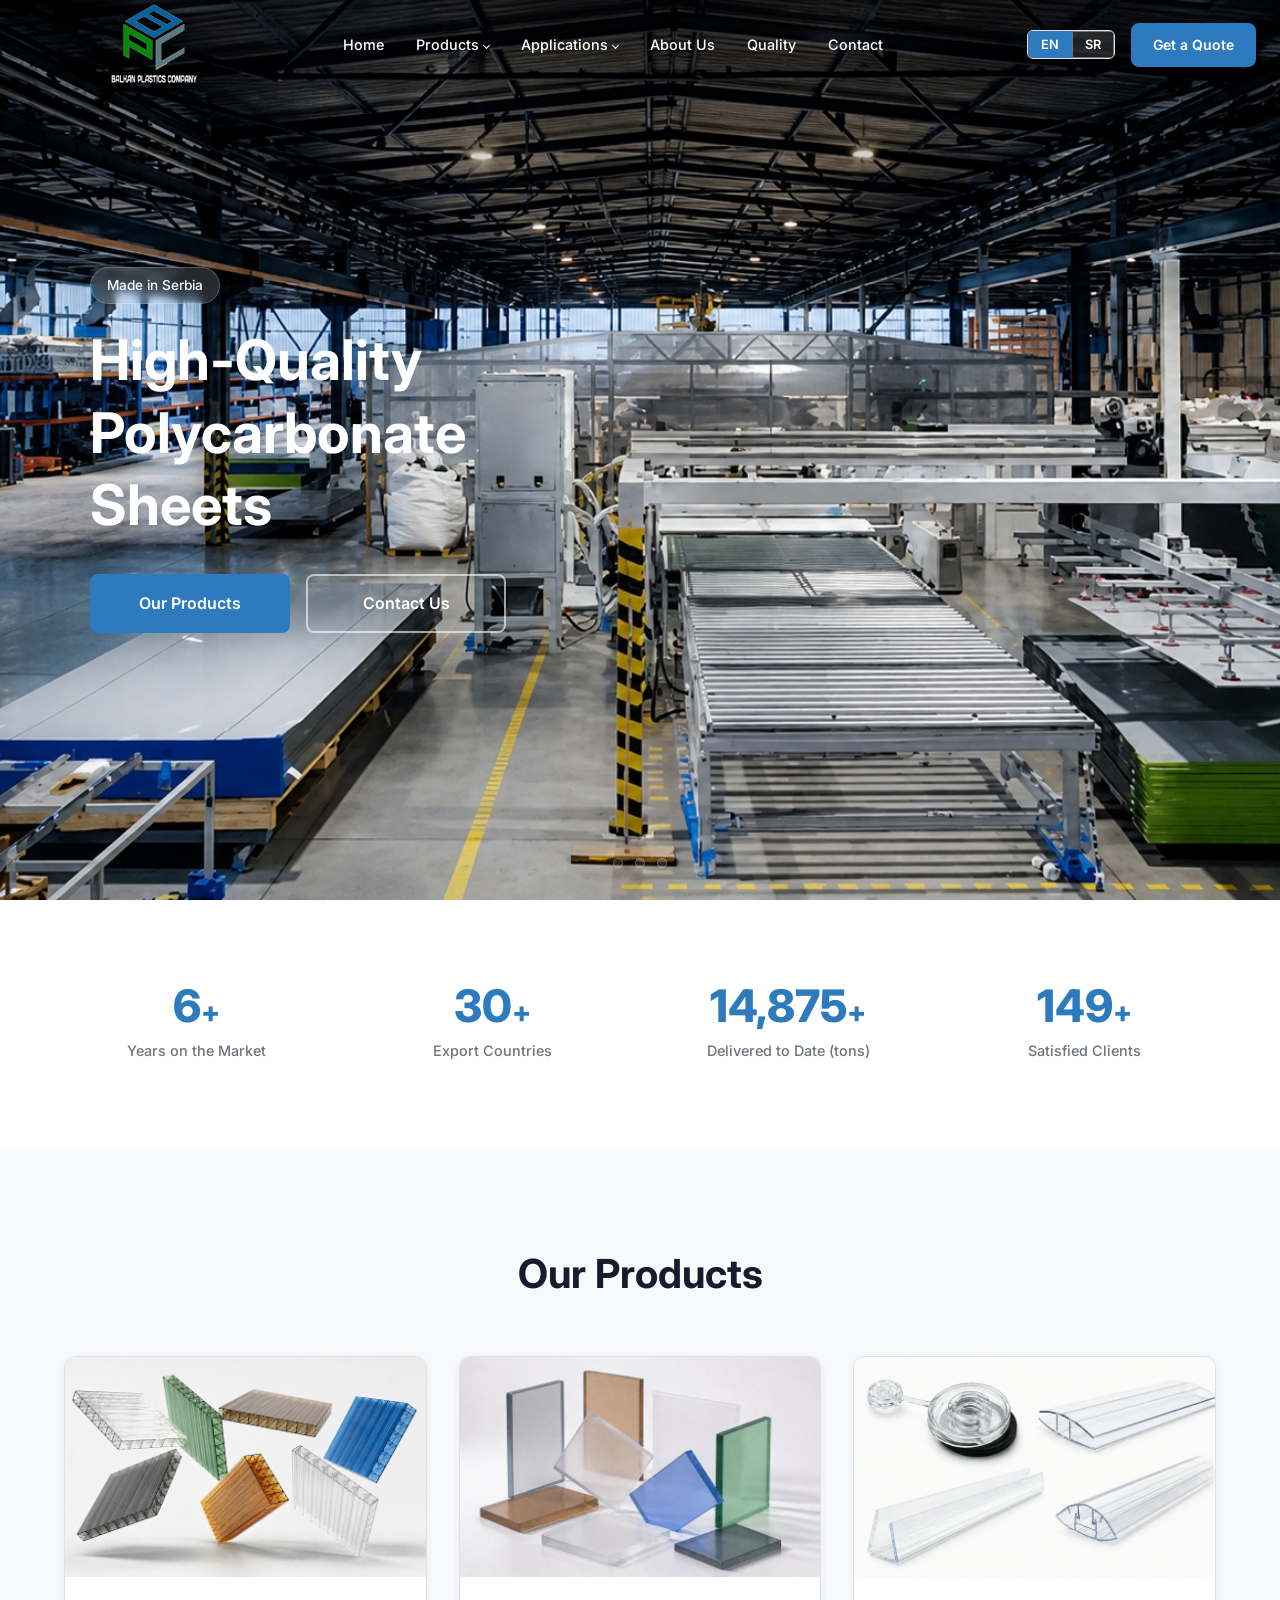
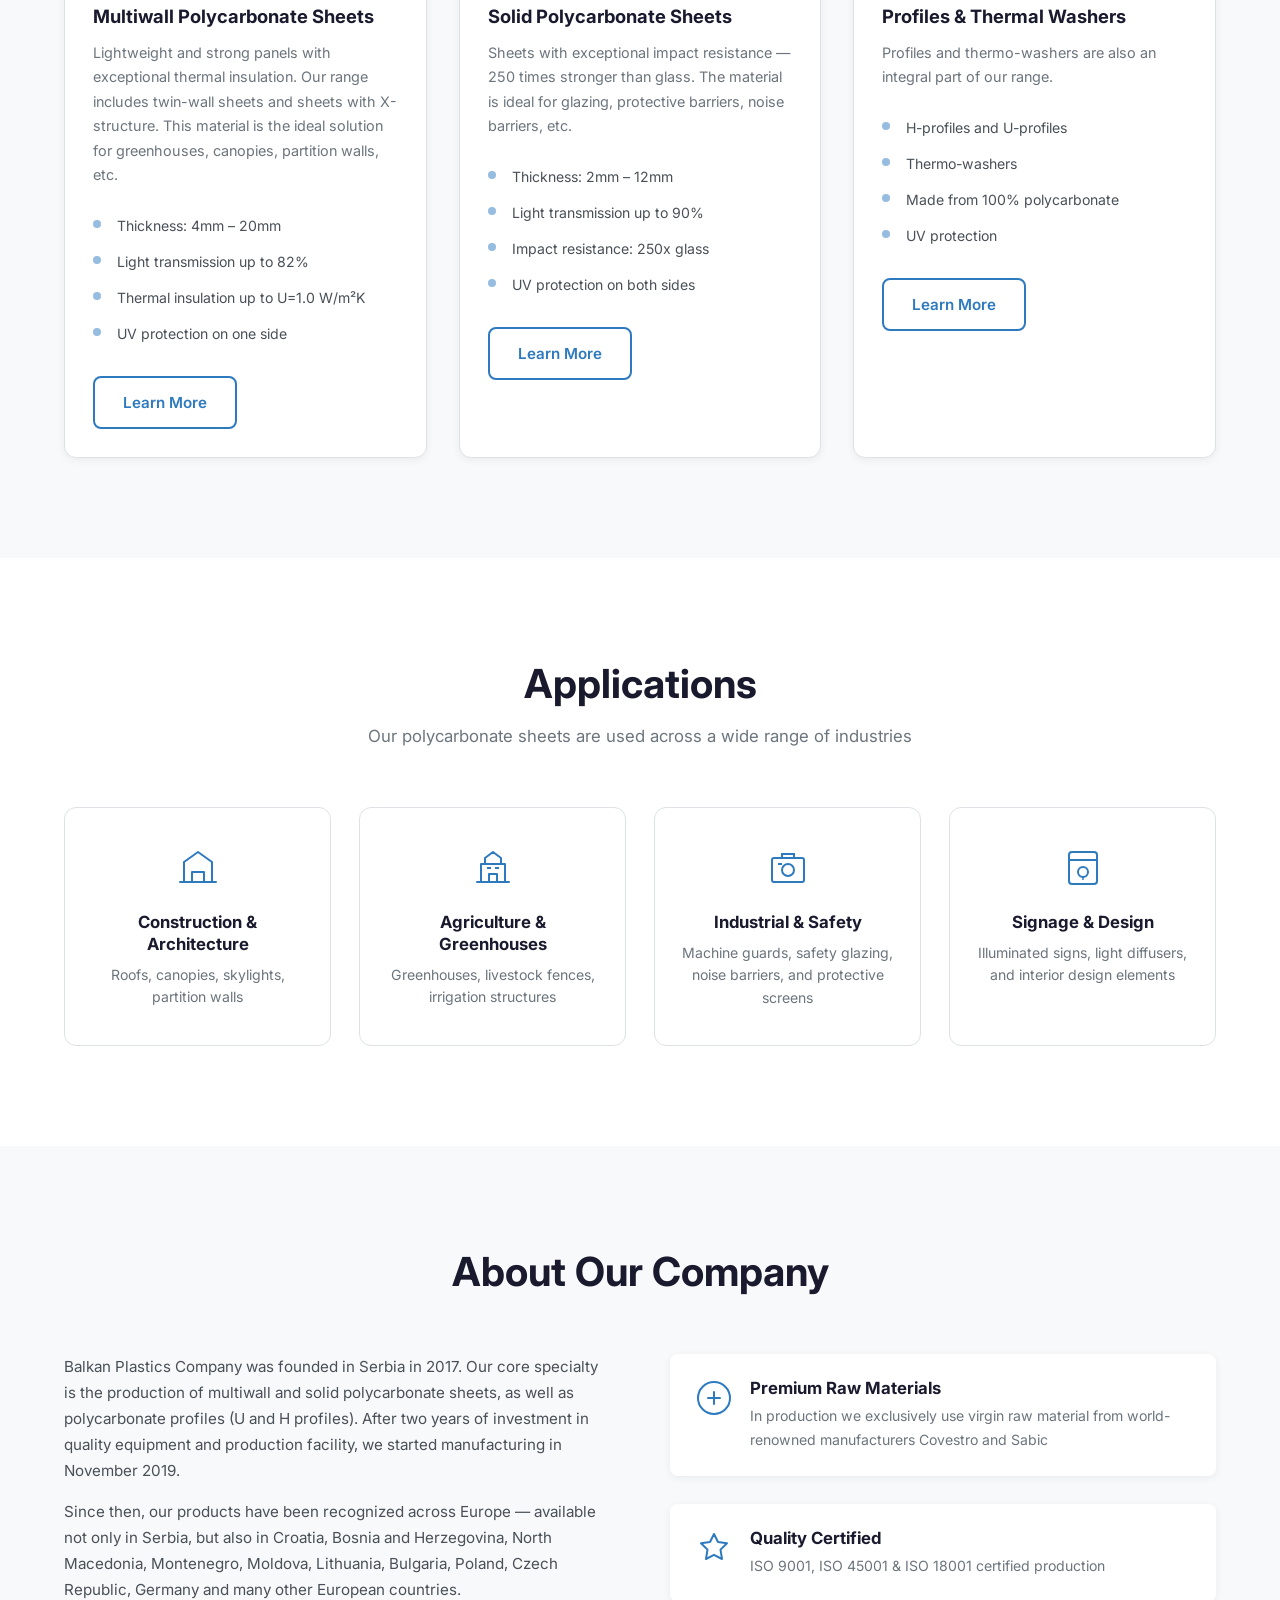
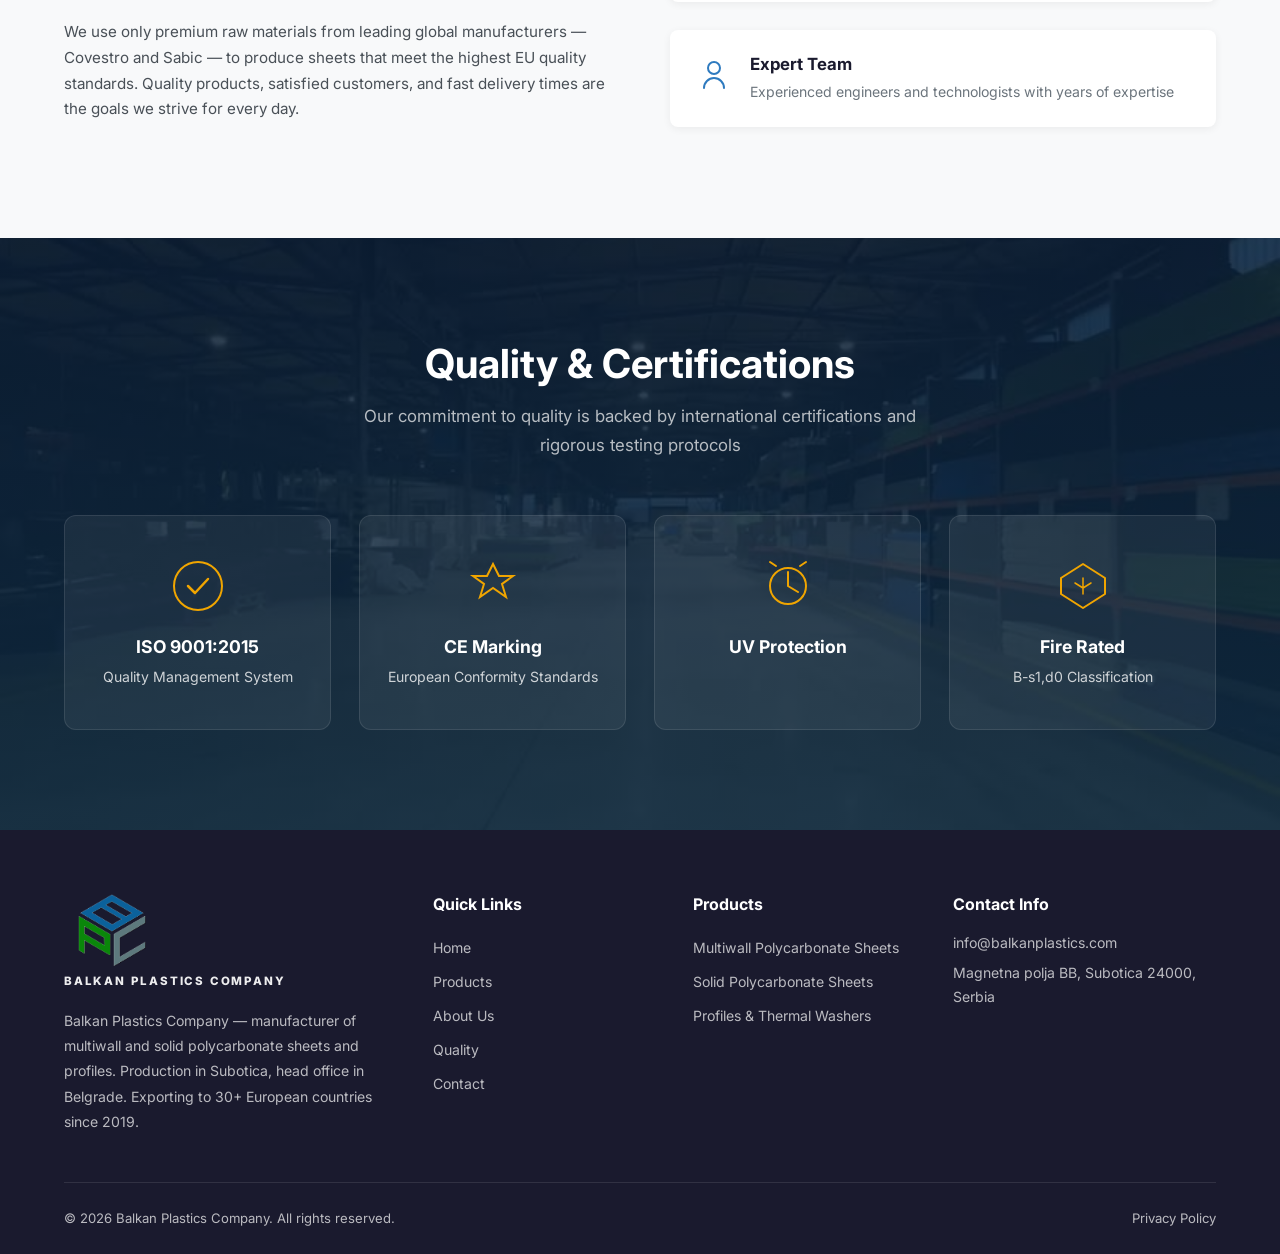
==== commit 5637fcf2: "products section: remove subtitle on both languages Co-Authored-By: Claude Opus 4.7 (1M context) <no" ====
--- a/index.html
+++ b/index.html
@@ -137,7 +137,7 @@
     <div class="container">
       <div class="section-header animate-on-scroll">
         <h2 data-i18n="products_title">Our Products</h2>
-        <p data-i18n="products_subtitle">Complete range of polycarbonate solutions for construction, agriculture, and industrial applications</p>
+        <p data-i18n="products_subtitle"></p>
       </div>
 
       <div class="products-grid">
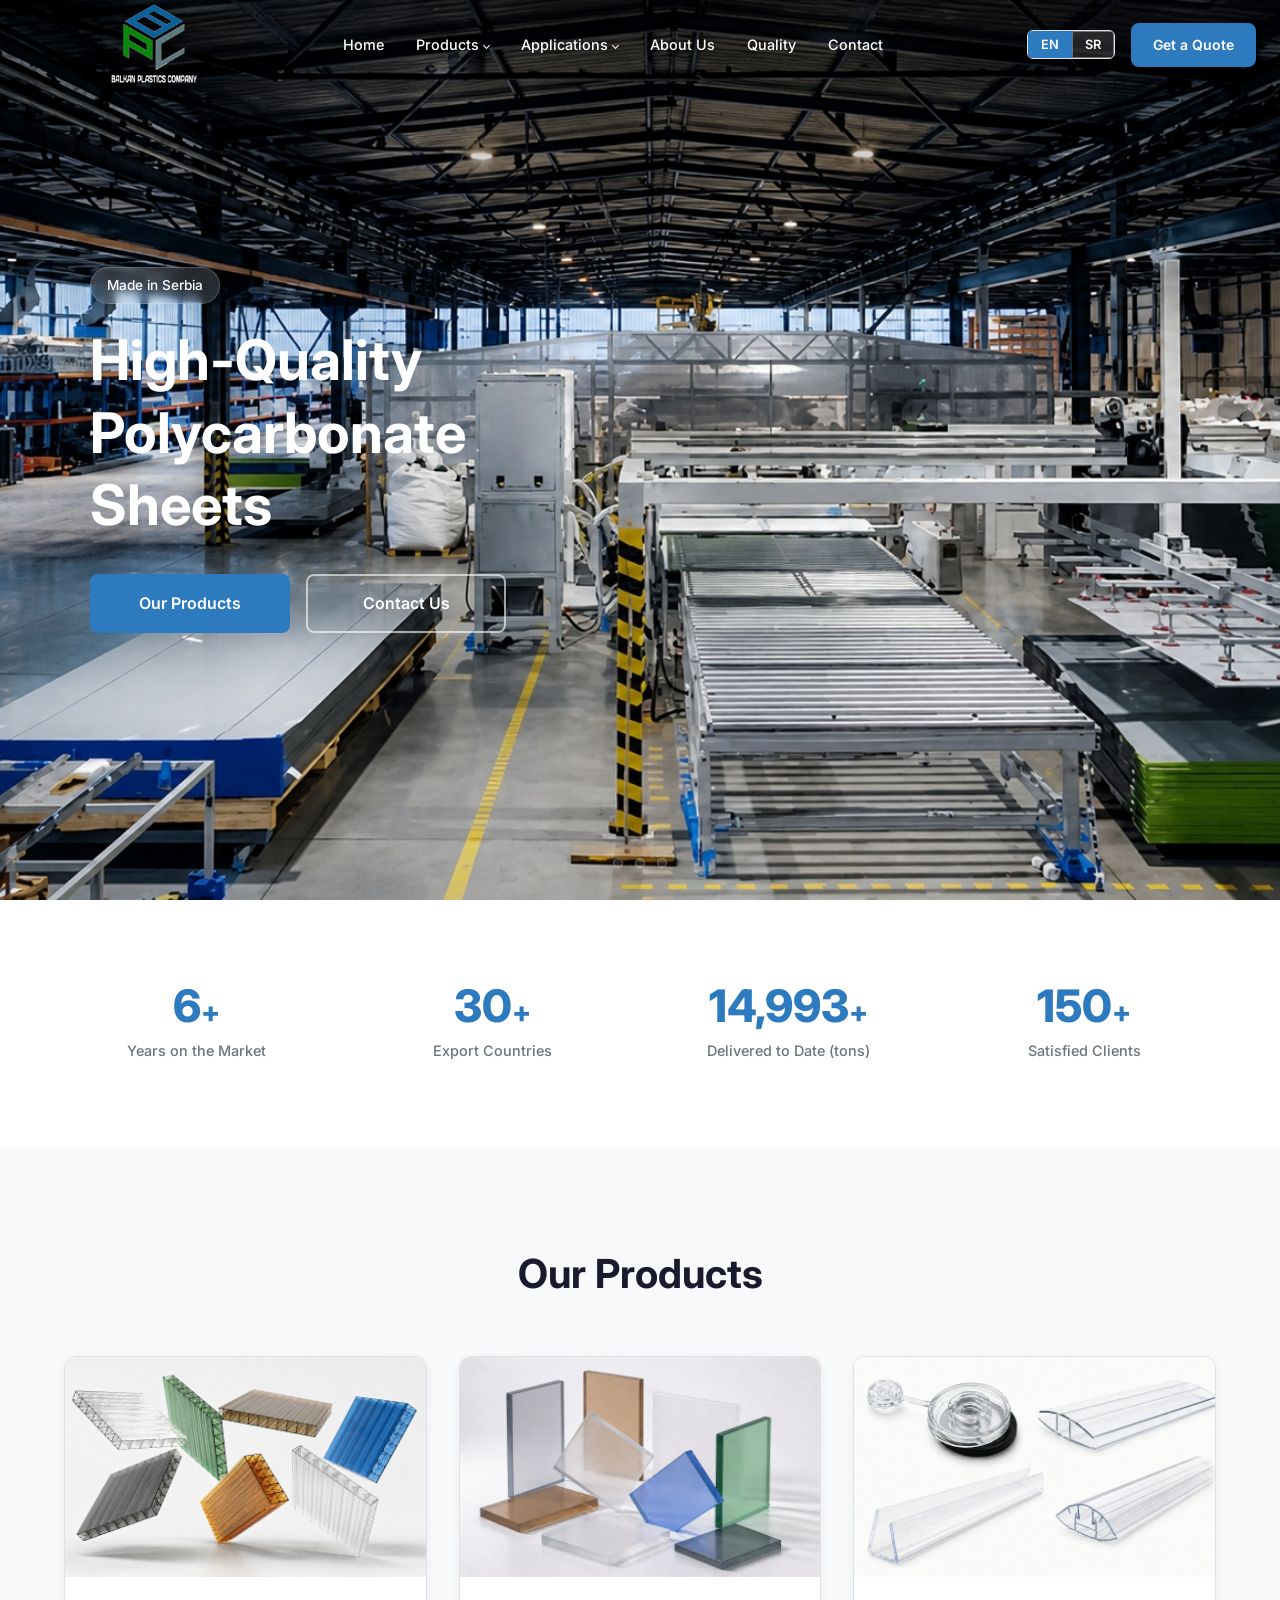
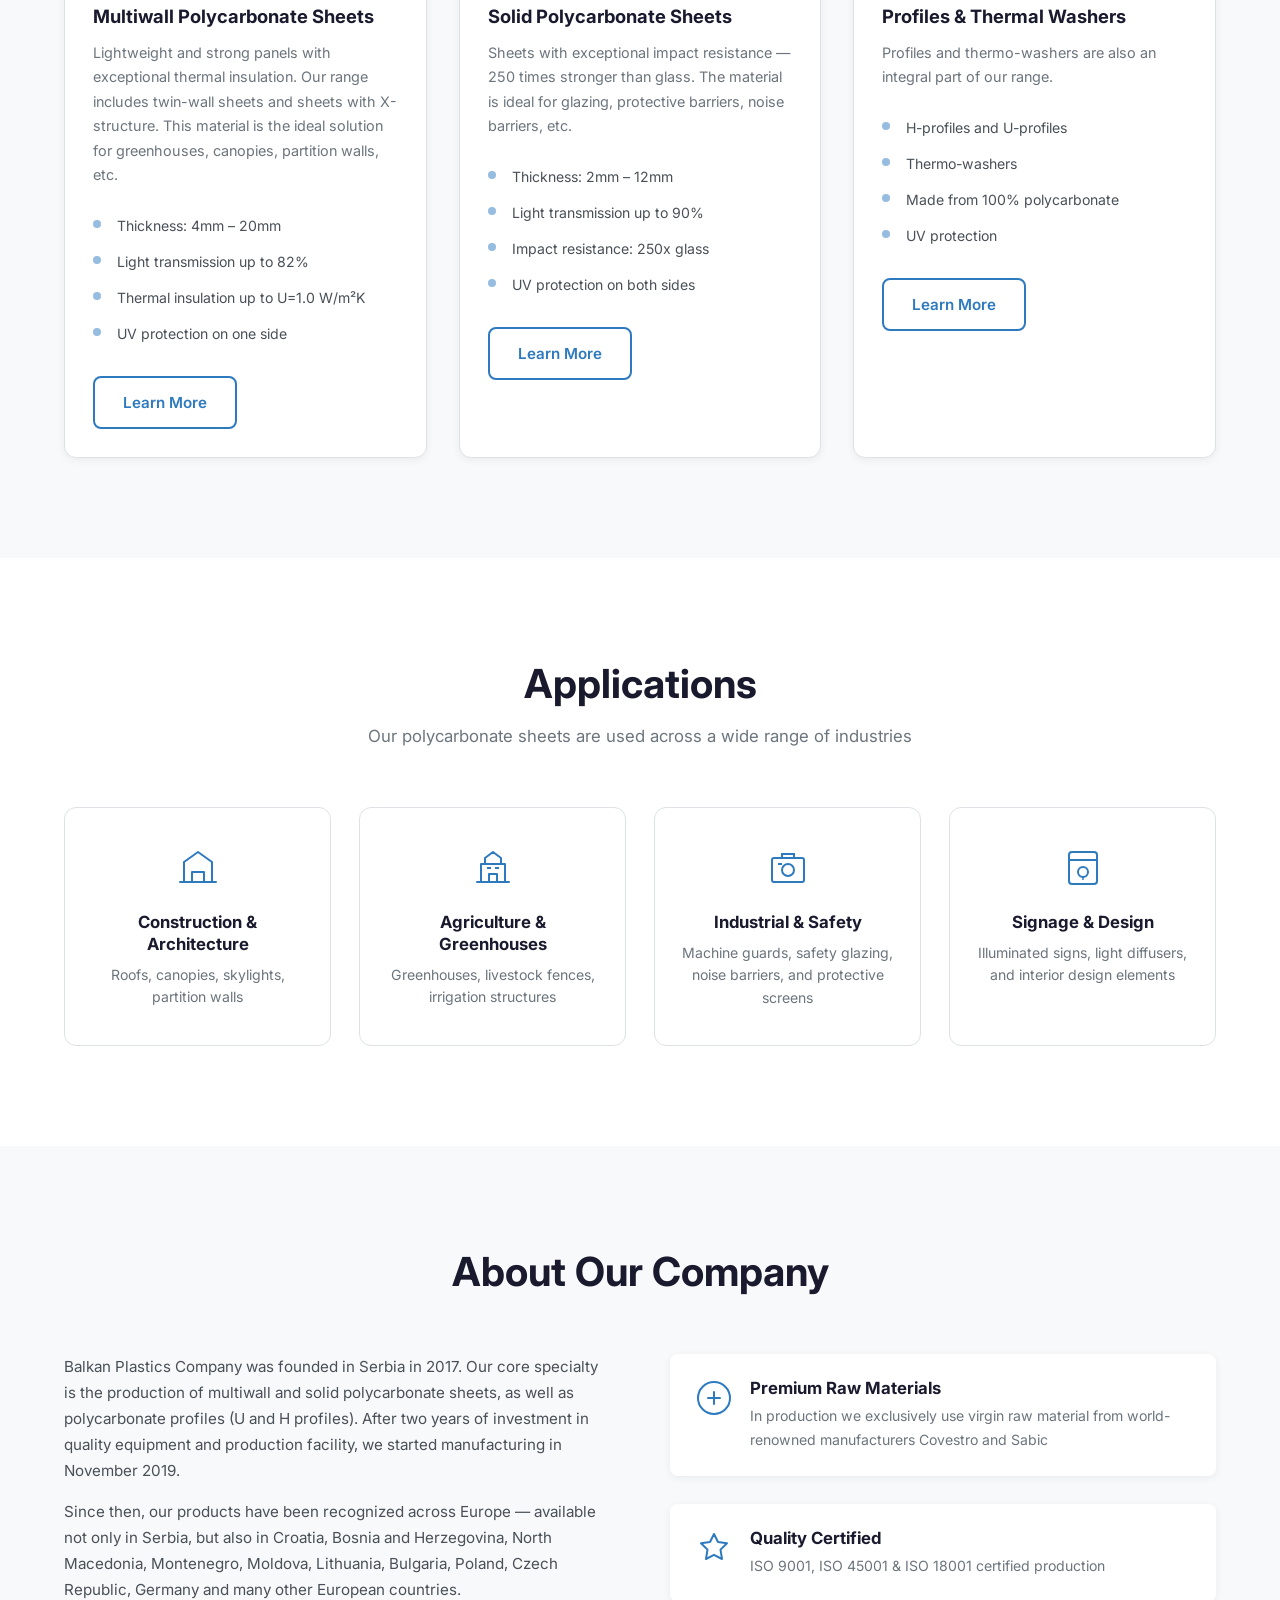
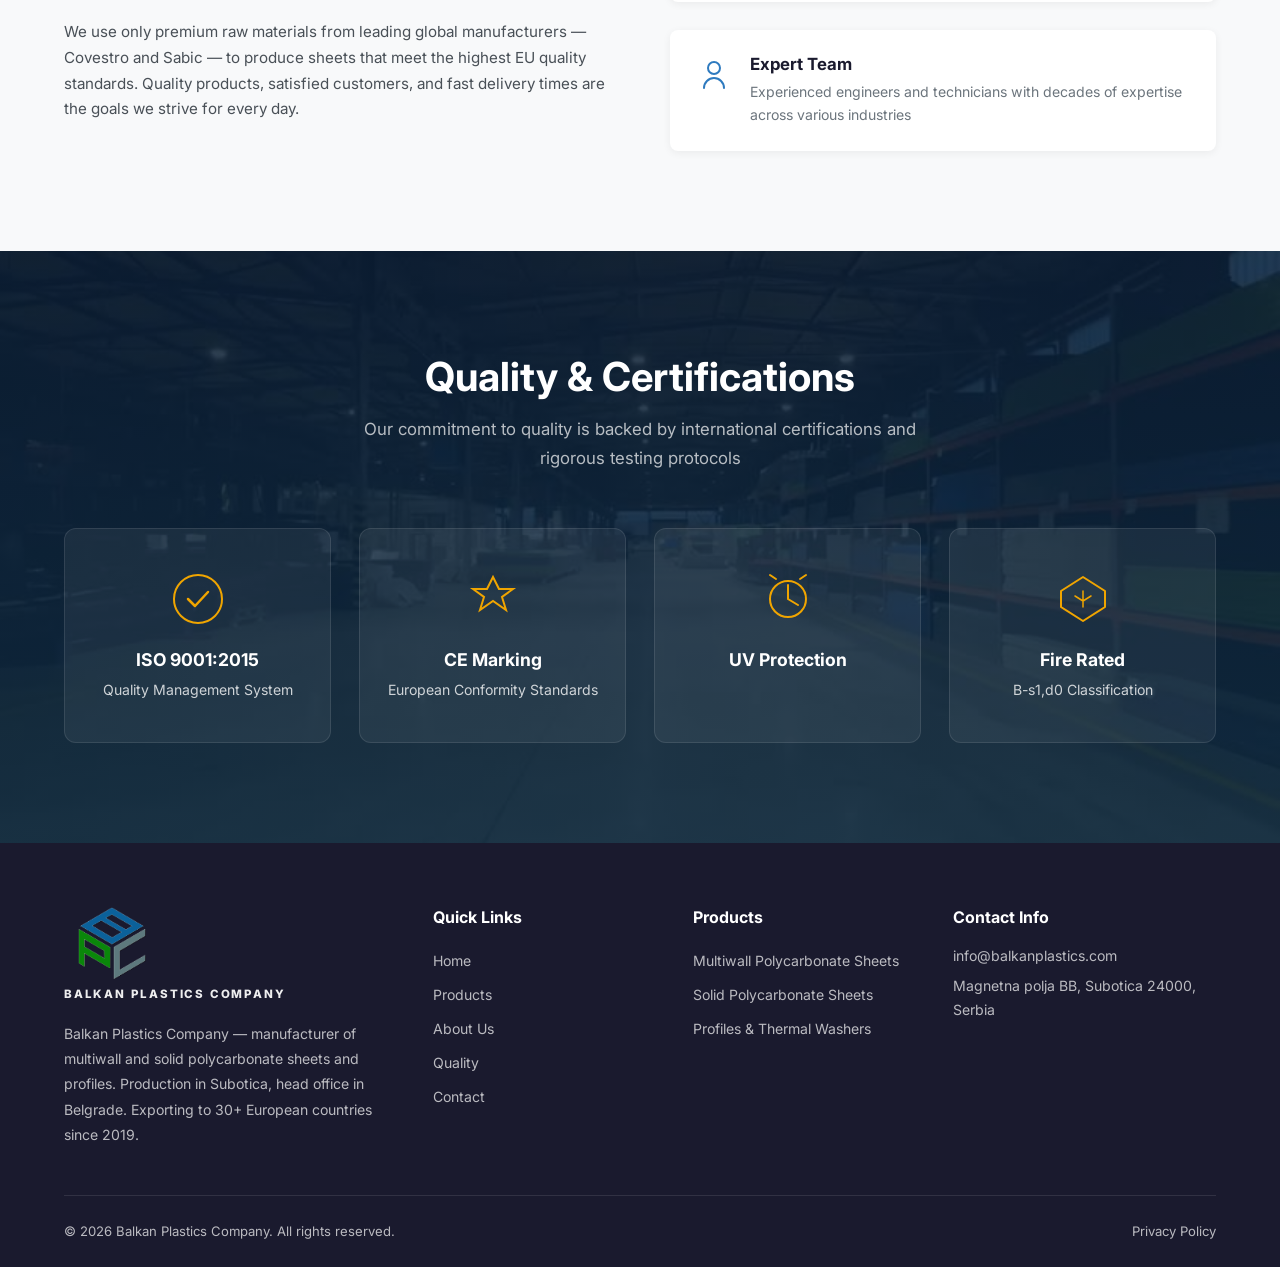
==== commit 48cd652c: "Batch copy update: signage benefits, signage gallery, signage CTA, about cards, contact info - signa" ====
--- a/index.html
+++ b/index.html
@@ -301,7 +301,7 @@
             </div>
             <div>
               <h4 data-i18n="about_item3_title">Expert Team</h4>
-              <p data-i18n="about_item3_desc">Experienced engineers and technologists with years of expertise</p>
+              <p data-i18n="about_item3_desc">Experienced engineers and technicians with decades of expertise across various industries</p>
             </div>
           </div>
         </div>
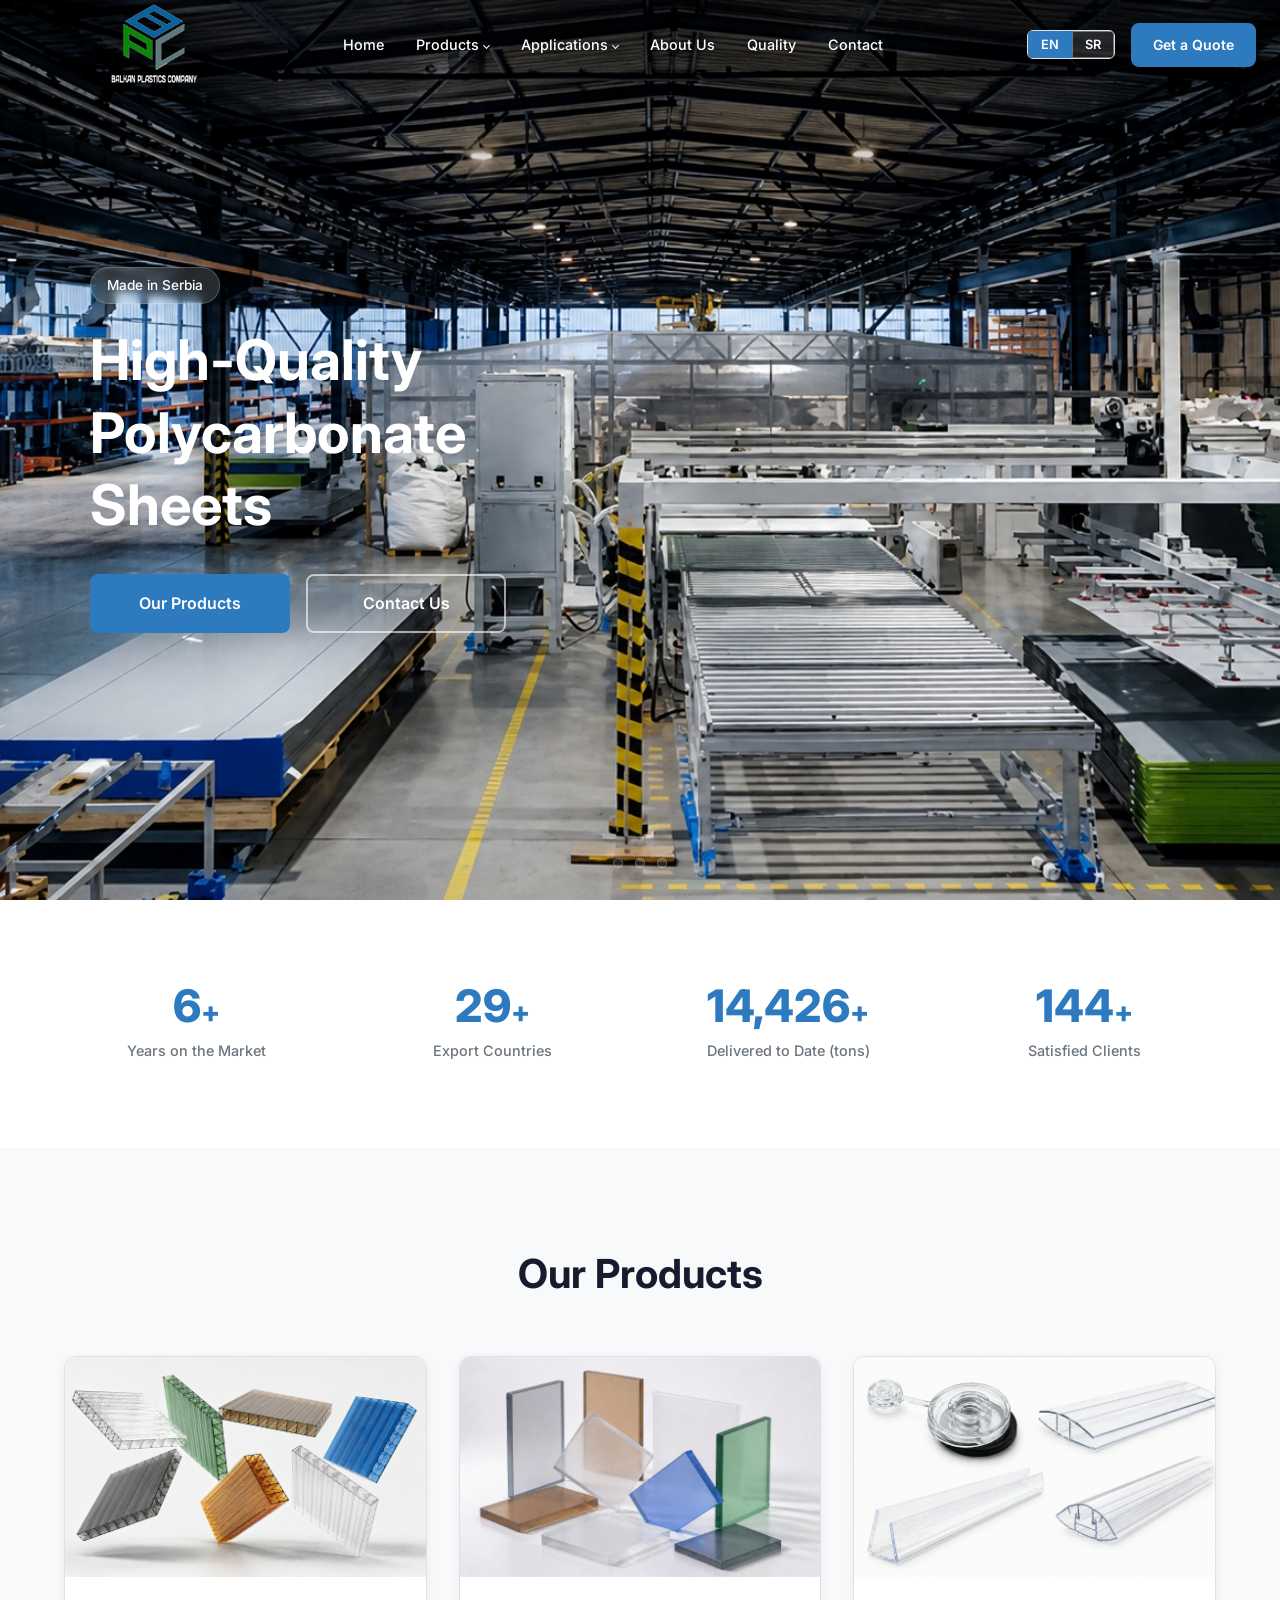
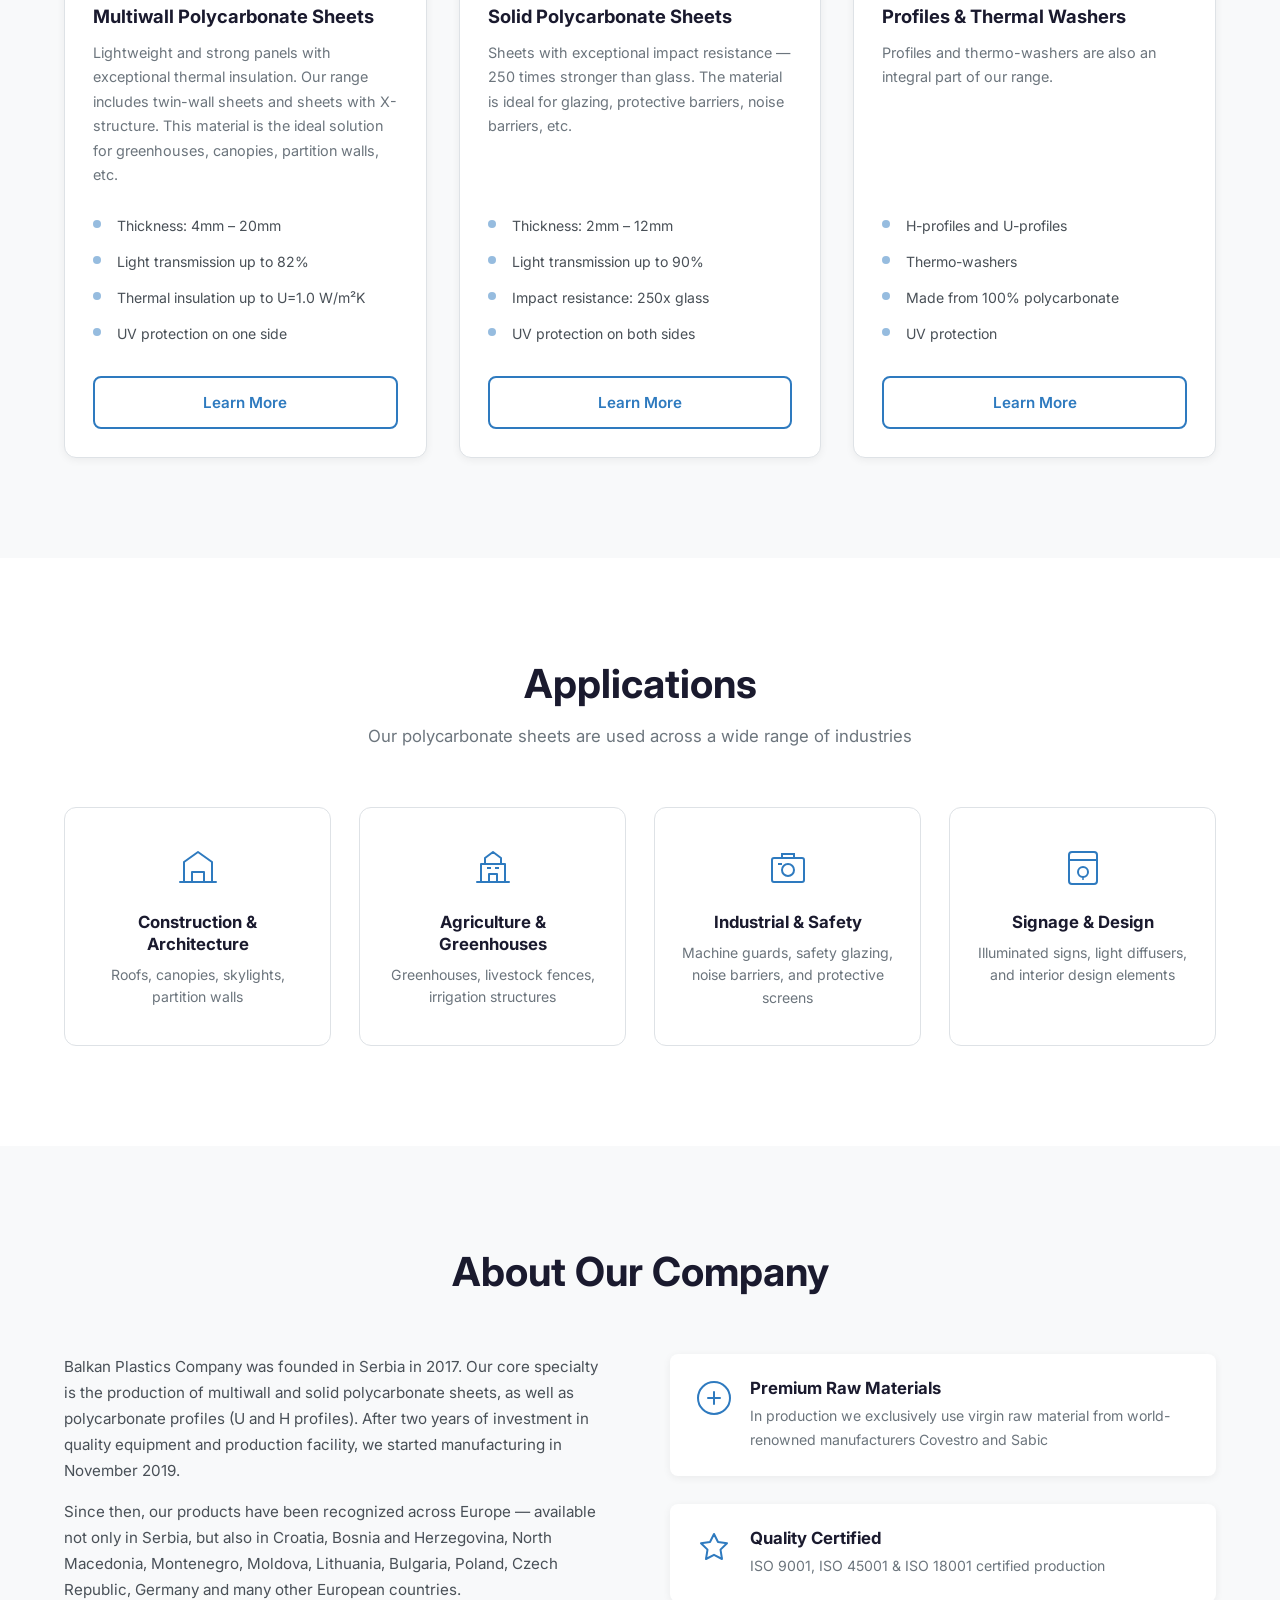
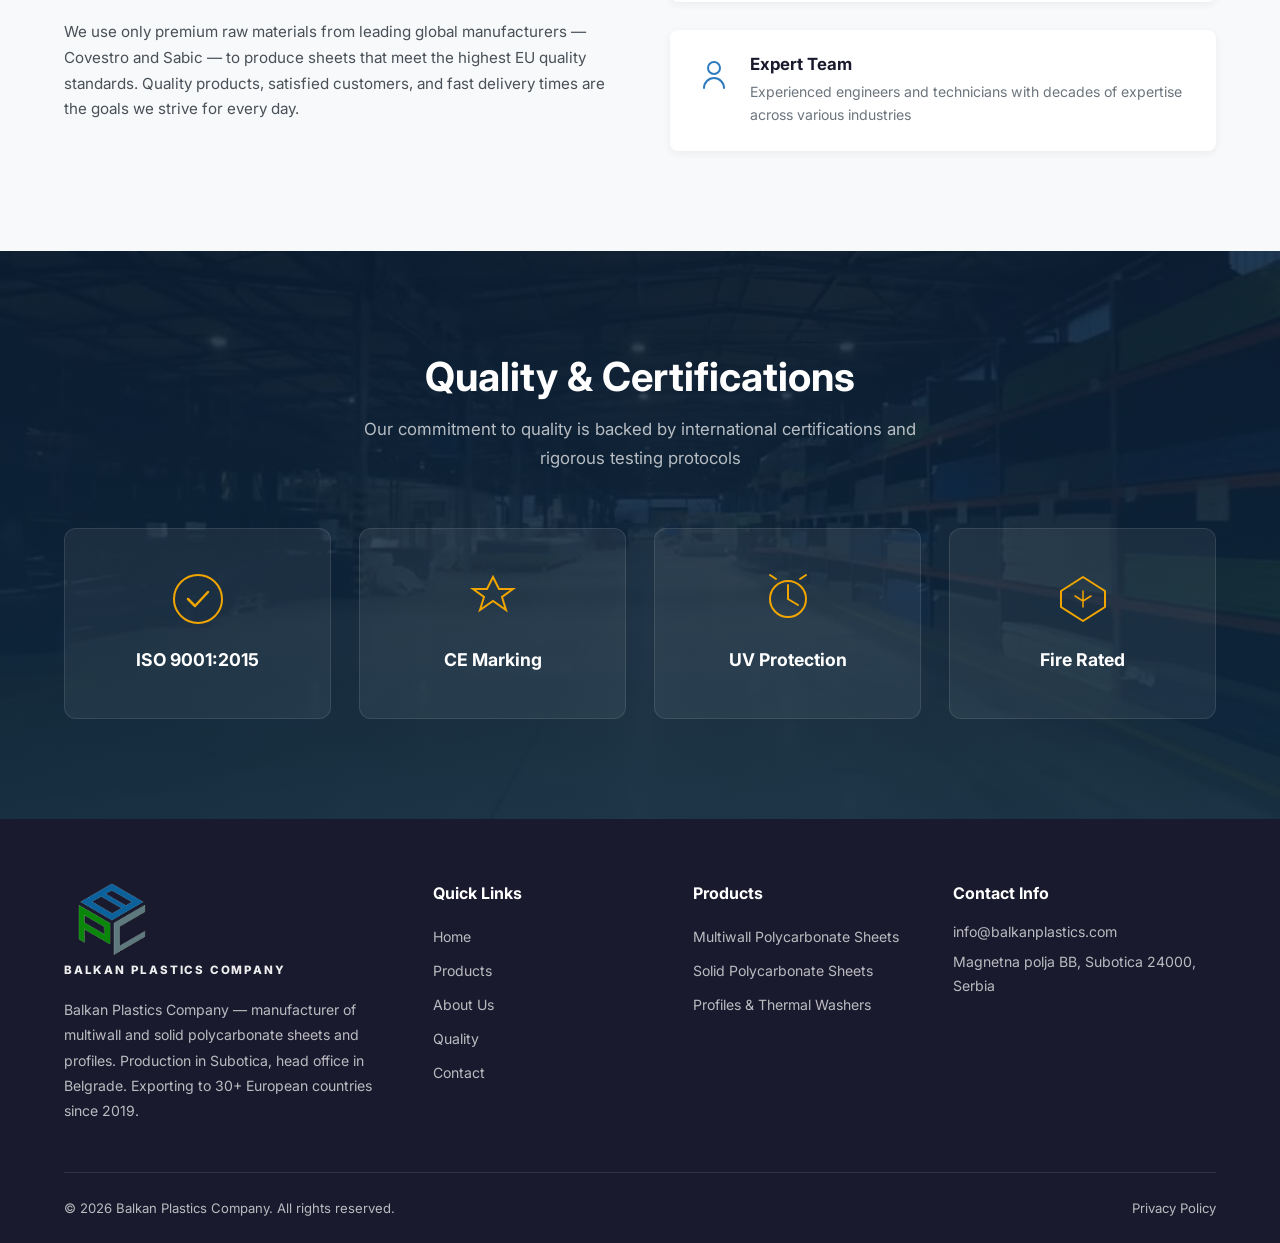
==== commit 8e355d62: "quality badges (index): remove subtitles under ISO/CE/UV/Fire icons Co-Authored-By: Claude Opus 4.7 " ====
--- a/index.html
+++ b/index.html
@@ -322,14 +322,14 @@
             <svg viewBox="0 0 60 60" fill="none"><circle cx="30" cy="30" r="24" stroke="currentColor" stroke-width="2"/><path d="M20 30l7 7 13-14" stroke="currentColor" stroke-width="2.5" stroke-linecap="round" stroke-linejoin="round"/></svg>
           </div>
           <h3 data-i18n="quality_iso">ISO 9001:2015</h3>
-          <p data-i18n="quality_iso_desc">Quality Management System</p>
+          <p data-i18n="quality_iso_desc"></p>
         </div>
         <div class="quality-card animate-on-scroll">
           <div class="quality-badge">
             <svg viewBox="0 0 60 60" fill="none"><path d="M30 8l6 12h14l-11 8 4 13-13-9-13 9 4-13-11-8h14z" stroke="currentColor" stroke-width="2"/></svg>
           </div>
           <h3 data-i18n="quality_ce">CE Marking</h3>
-          <p data-i18n="quality_ce_desc">European Conformity Standards</p>
+          <p data-i18n="quality_ce_desc"></p>
         </div>
         <div class="quality-card animate-on-scroll">
           <div class="quality-badge">
@@ -343,7 +343,7 @@
             <svg viewBox="0 0 60 60" fill="none"><path d="M30 8L8 22v16l22 14 22-14V22z" stroke="currentColor" stroke-width="2" stroke-linejoin="round"/><path d="M30 22v16M22 27l8 5 8-5" stroke="currentColor" stroke-width="1.5" stroke-linecap="round"/></svg>
           </div>
           <h3 data-i18n="quality_fire">Fire Rated</h3>
-          <p data-i18n="quality_fire_desc">B-s1,d0 Classification</p>
+          <p data-i18n="quality_fire_desc"></p>
         </div>
       </div>
     </div>
--- a/css/style.css
+++ b/css/style.css
@@ -723,7 +723,8 @@
   box-shadow: var(--shadow-sm);
   transition: transform 0.4s ease, box-shadow 0.4s ease, border-color 0.4s ease;
   border: 1px solid var(--gray-300);
-  display: block;
+  display: flex;
+  flex-direction: column;
   color: inherit;
   text-decoration: none;
 }
@@ -763,6 +764,9 @@
 
 .product-content {
   padding: 28px;
+  flex: 1;
+  display: flex;
+  flex-direction: column;
 }
 
 .product-content h3 {
@@ -780,6 +784,7 @@
 .product-features {
   list-style: none;
   margin-bottom: 24px;
+  margin-top: auto;
 }
 
 .product-features li {
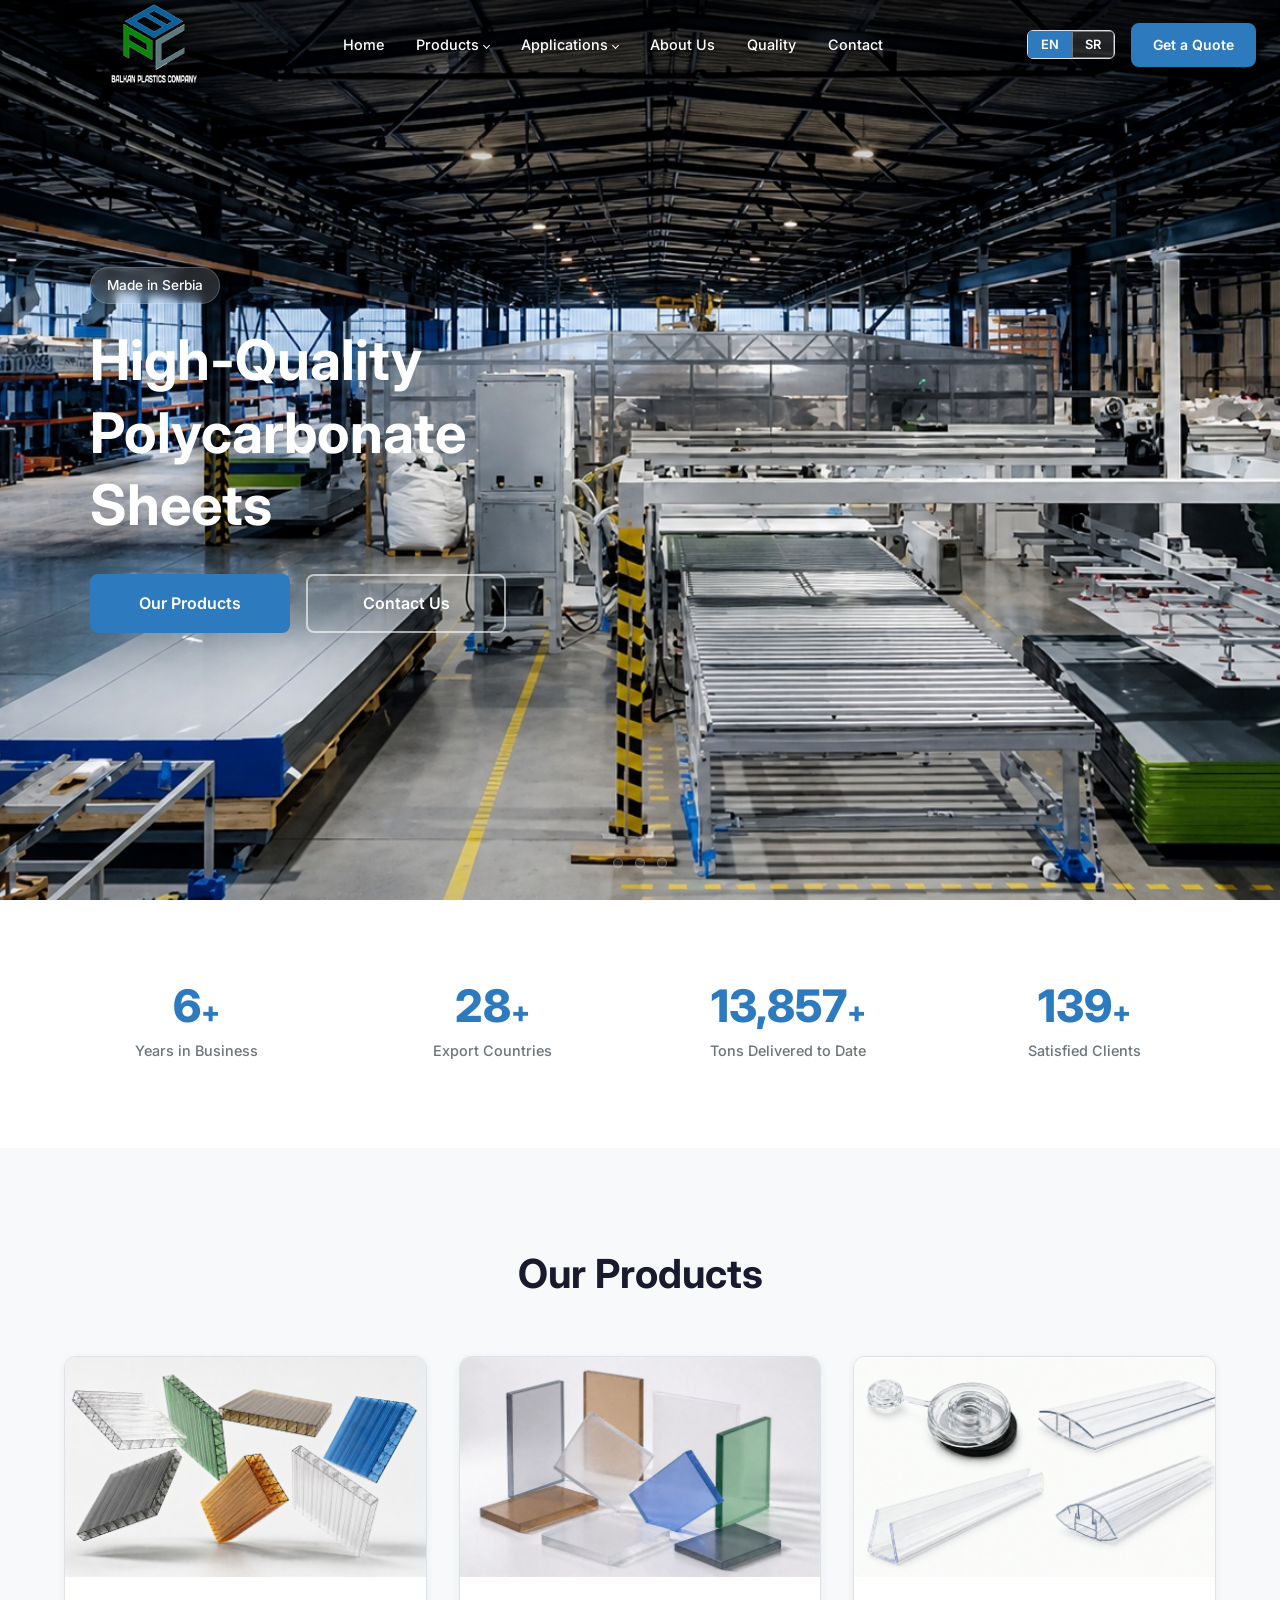
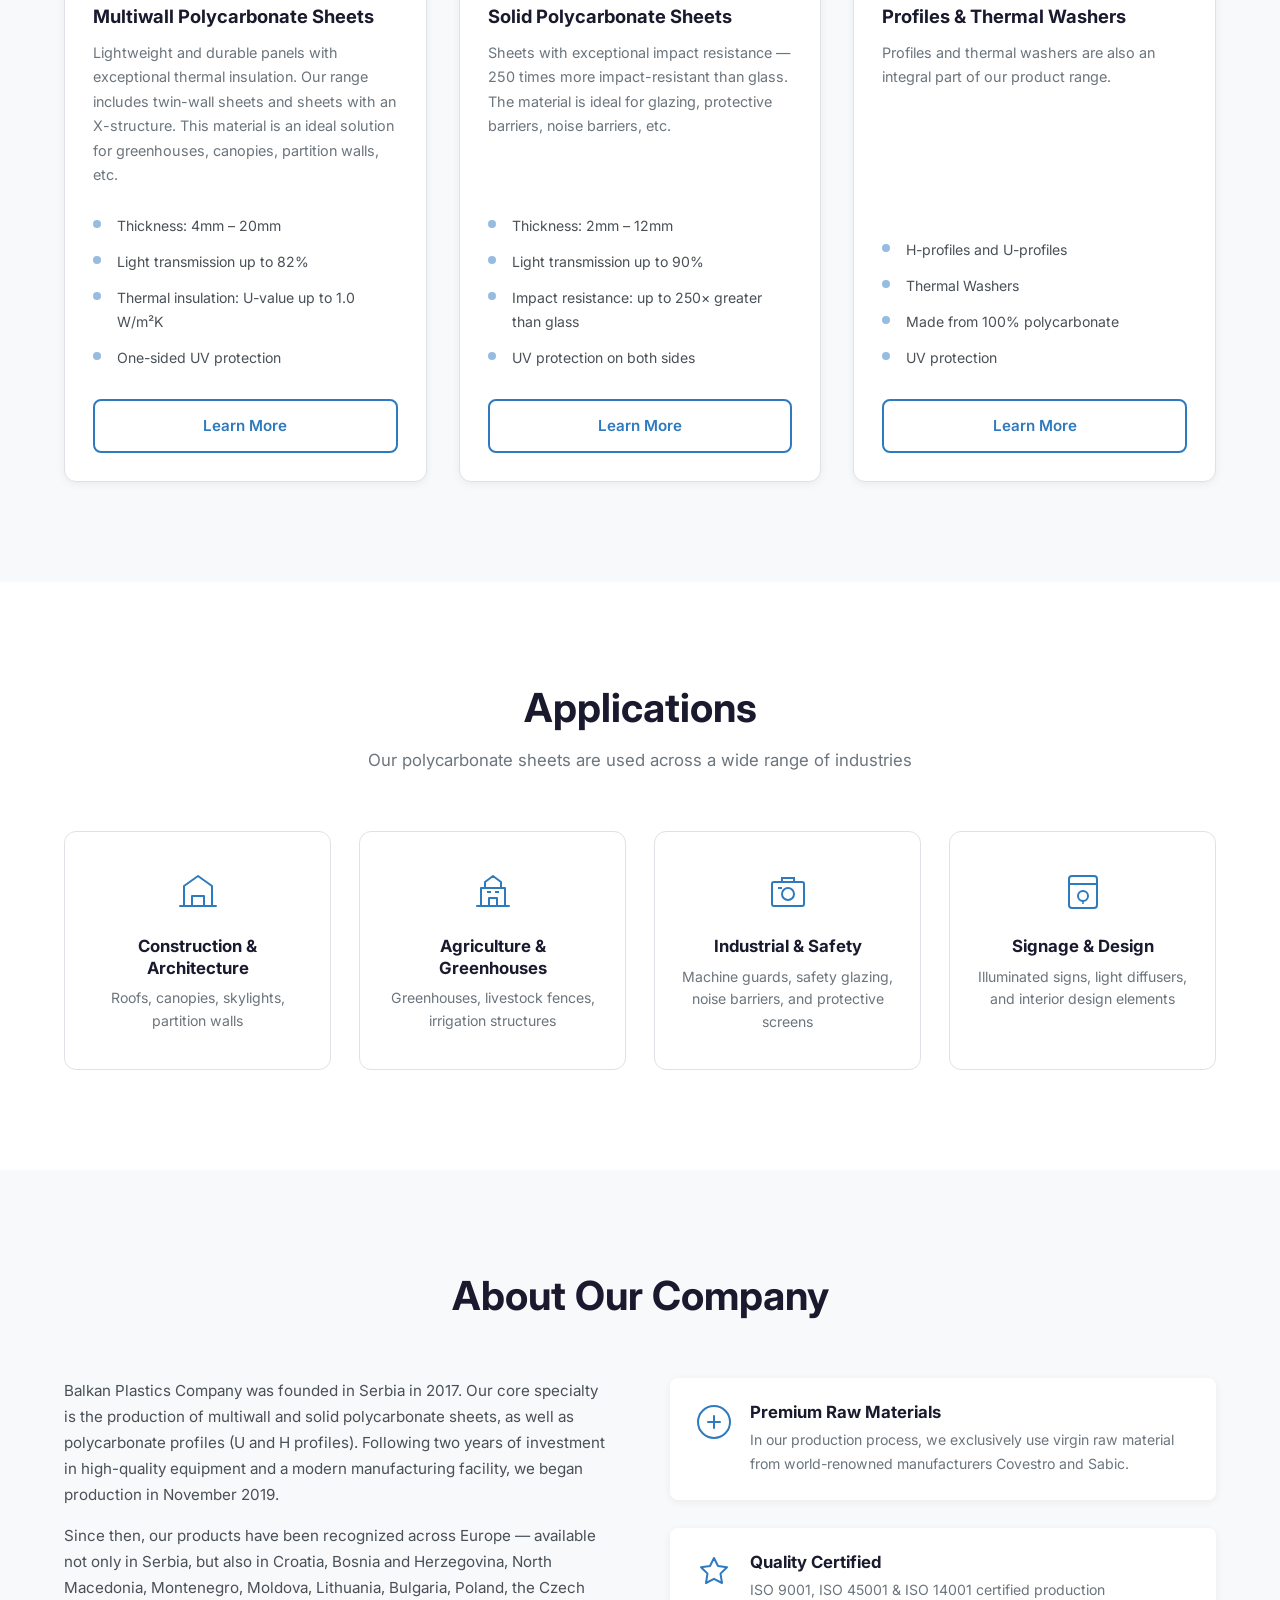
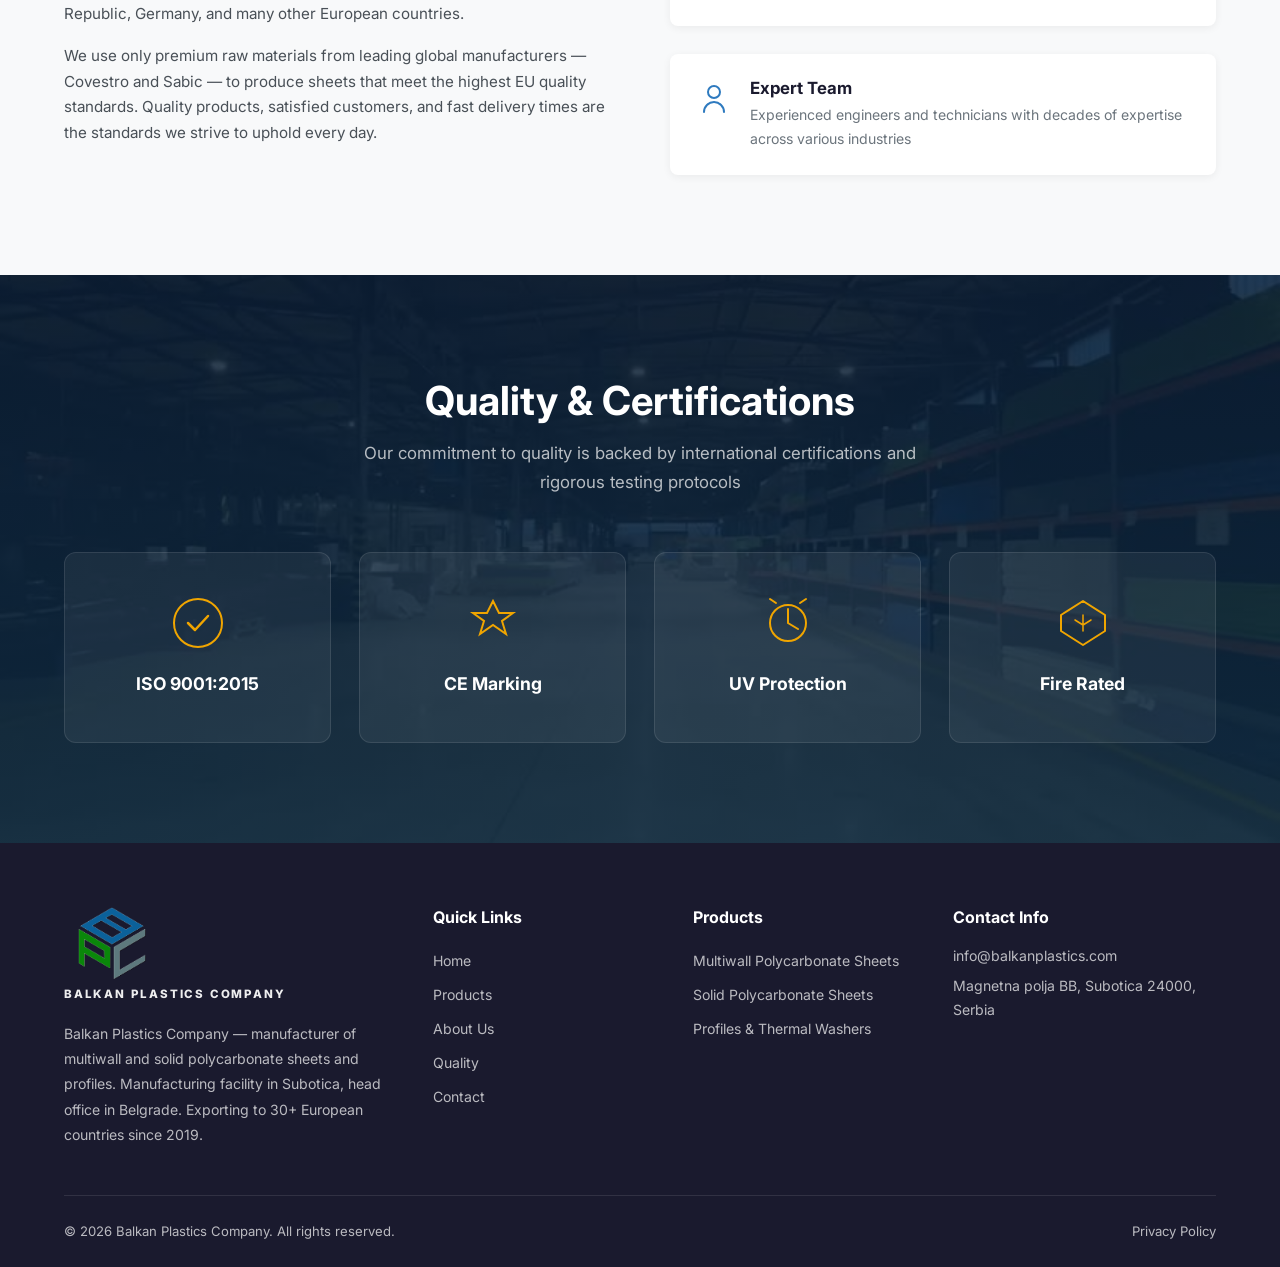
==== commit 9682c08d: "Корректура EN (lektura) + сербский SEO (тайтлы/мета по языку) - translations.js: оставшиеся 78 EN + " ====
--- a/index.html
+++ b/index.html
@@ -7,8 +7,8 @@
     <link rel="icon" type="image/png" sizes="32x32" href="img/favicon.png">
   <link rel="icon" type="image/png" sizes="16x16" href="img/favicon-16.png">
   <meta name="viewport" content="width=device-width, initial-scale=1.0">
-  <title>Balkan Plastics Company - Premium Polycarbonate Sheets Manufacturer</title>
-  <meta name="description" content="Balkan Plastics Company - Leading manufacturer of multiwall and solid polycarbonate sheets in Subotica, Serbia. Premium quality, European technology, global delivery.">
+  <title data-i18n-title="meta_title_index">Balkan Plastics Company - Premium Polycarbonate Sheets Manufacturer</title>
+  <meta name="description" data-i18n-content="meta_desc_index" content="Balkan Plastics Company - Leading manufacturer of multiwall and solid polycarbonate sheets in Subotica, Serbia. Premium quality, European technology, global delivery.">
   <link rel="stylesheet" href="css/style.css?v=73">
   <link rel="preconnect" href="https://fonts.googleapis.com">
   <link rel="preconnect" href="https://fonts.gstatic.com" crossorigin>
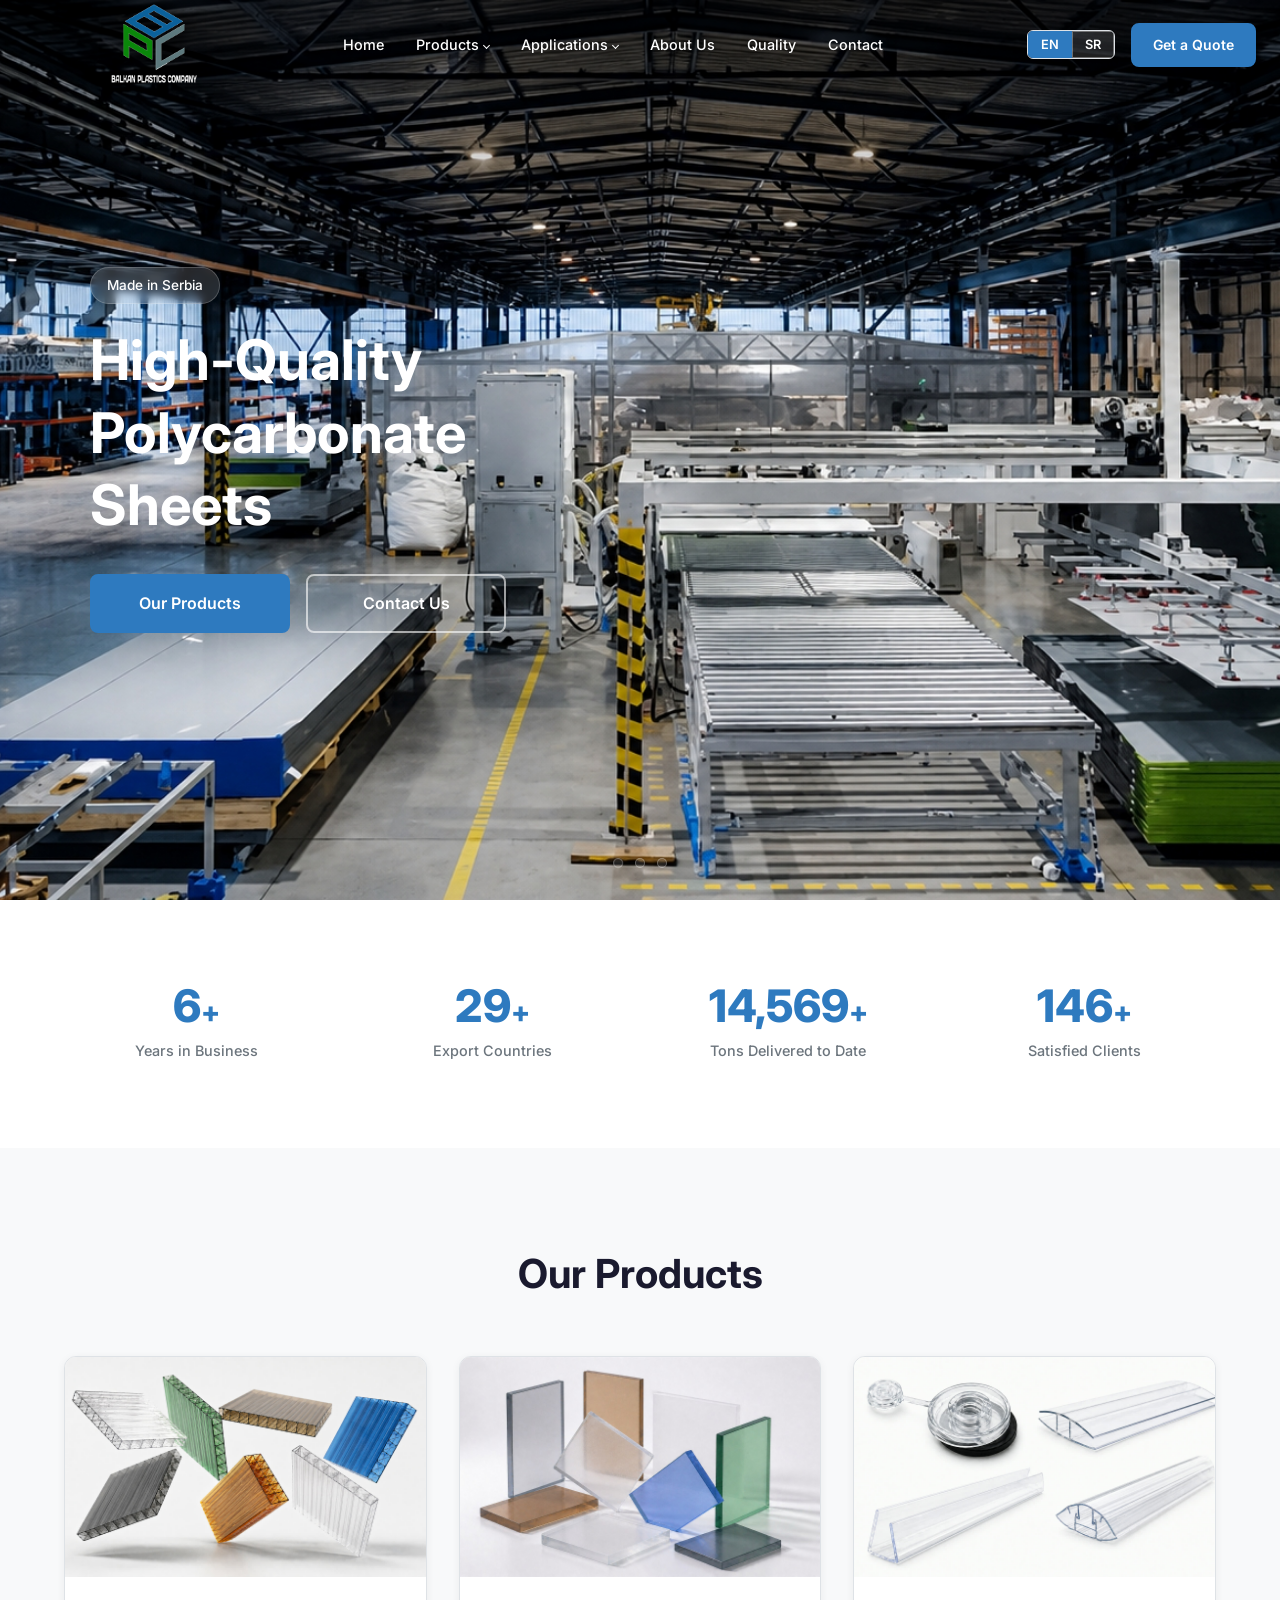
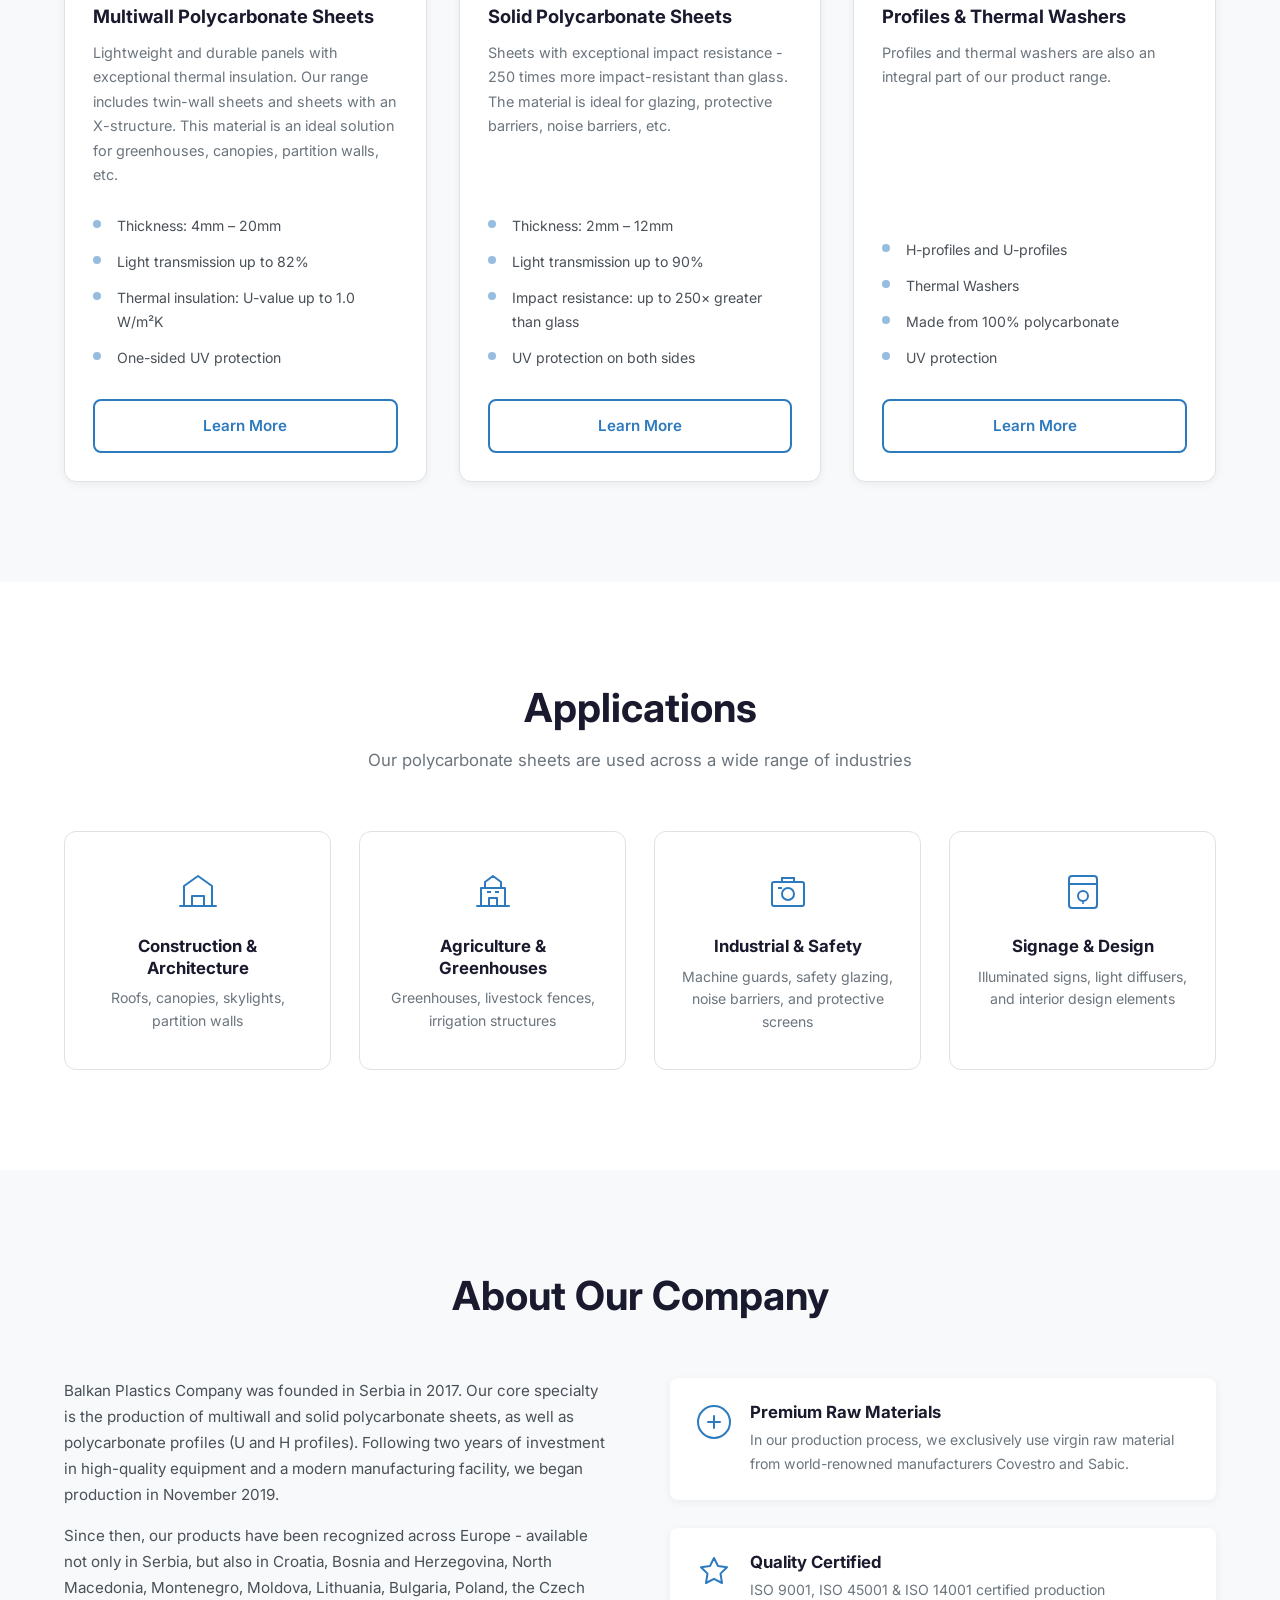
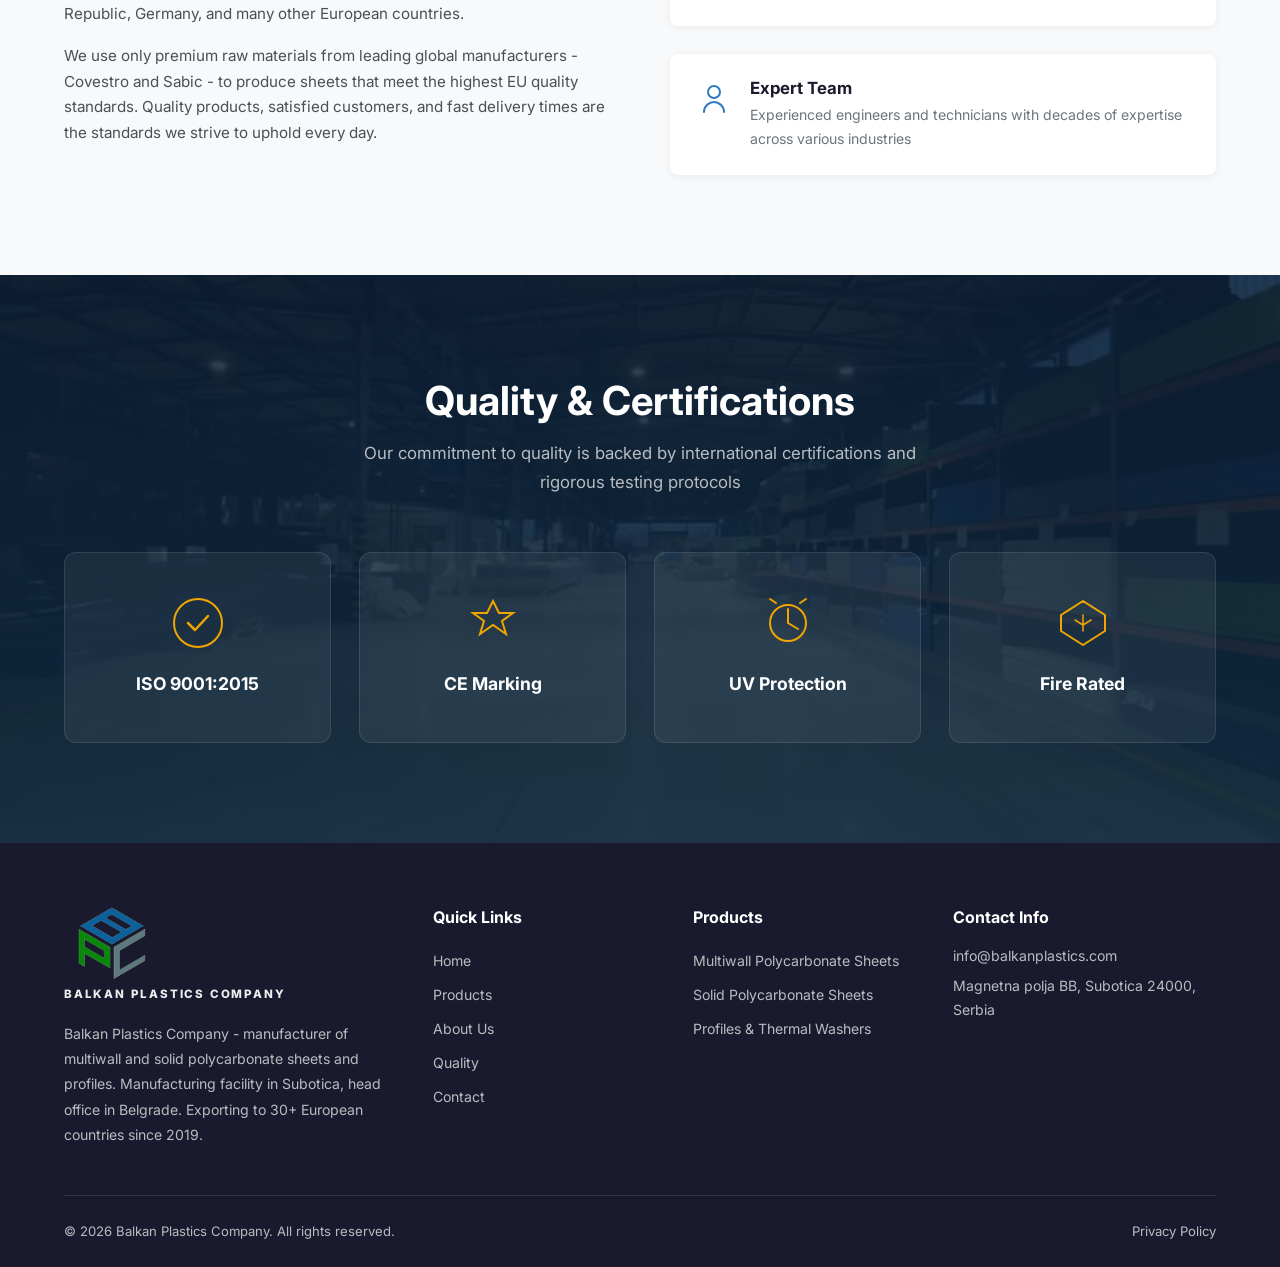
==== commit 17d75b21: "Заменить em dash (—) на дефис (-) в тексте; в заголовках (<title>/meta_title) оставить Co-Authored-B" ====
--- a/index.html
+++ b/index.html
@@ -180,7 +180,7 @@
           </div>
           <div class="product-content">
             <h3 data-i18n="product_solid_title">Solid Polycarbonate Sheets</h3>
-            <p data-i18n="product_solid_desc">Sheets with exceptional impact resistance — 250 times stronger than glass. The material is ideal for glazing, protective barriers, noise barriers, etc.</p>
+            <p data-i18n="product_solid_desc">Sheets with exceptional impact resistance - 250 times stronger than glass. The material is ideal for glazing, protective barriers, noise barriers, etc.</p>
             <ul class="product-features">
               <li data-i18n="product_solid_f1">Thickness: 2mm - 15mm</li>
               <li data-i18n="product_solid_f2">Light transmission up to 90%</li>
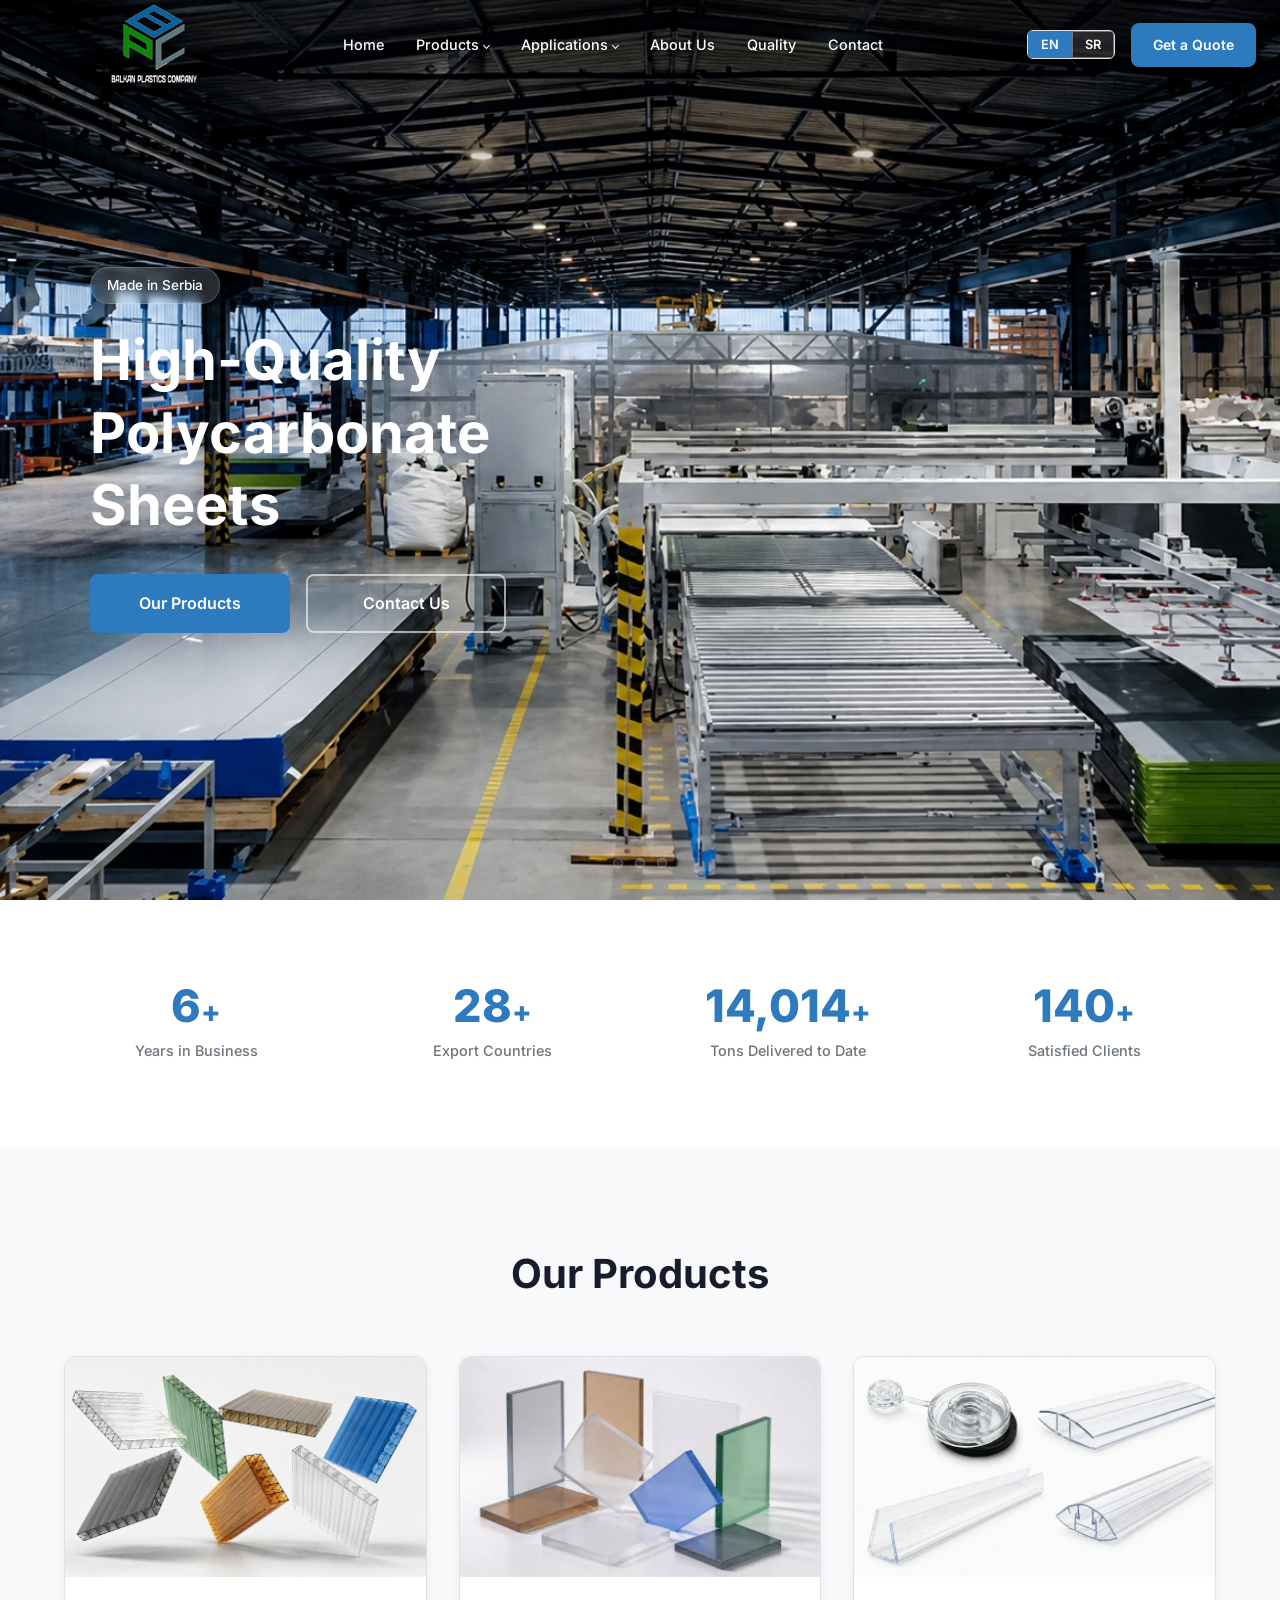
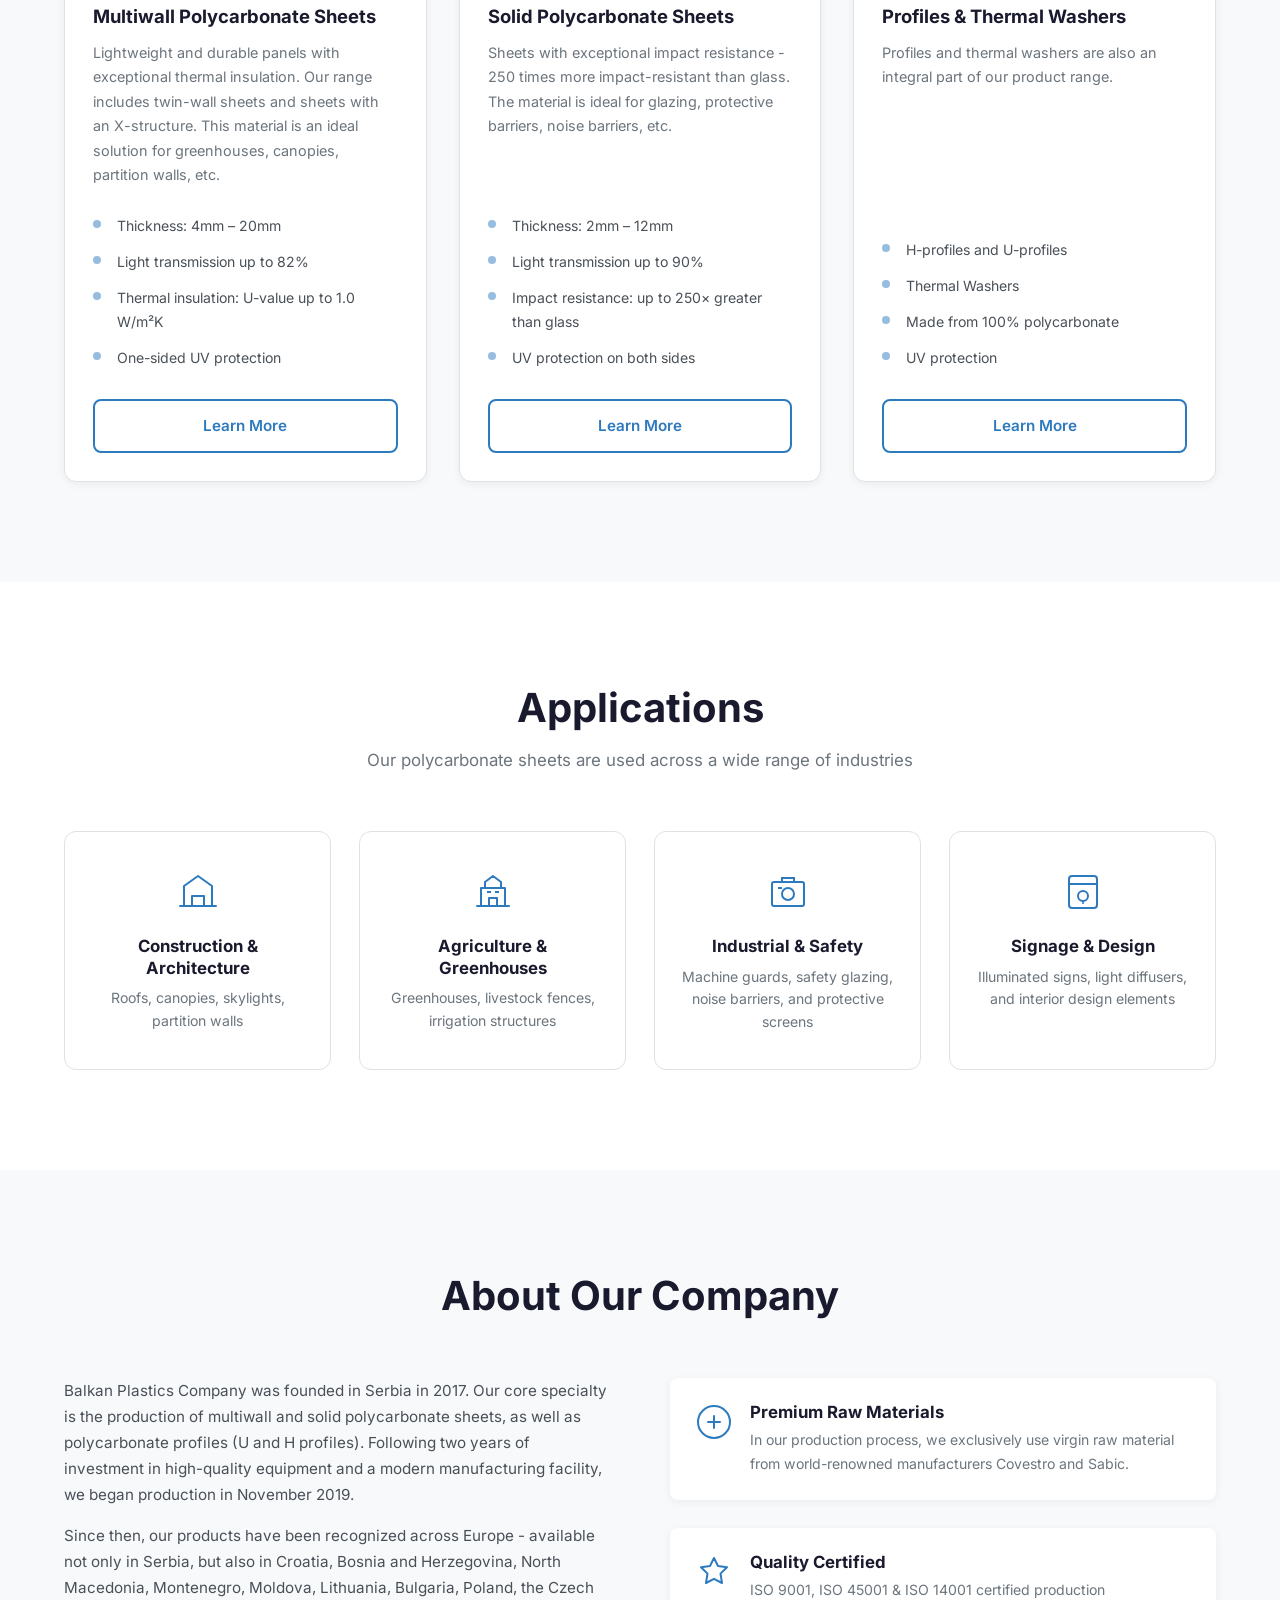
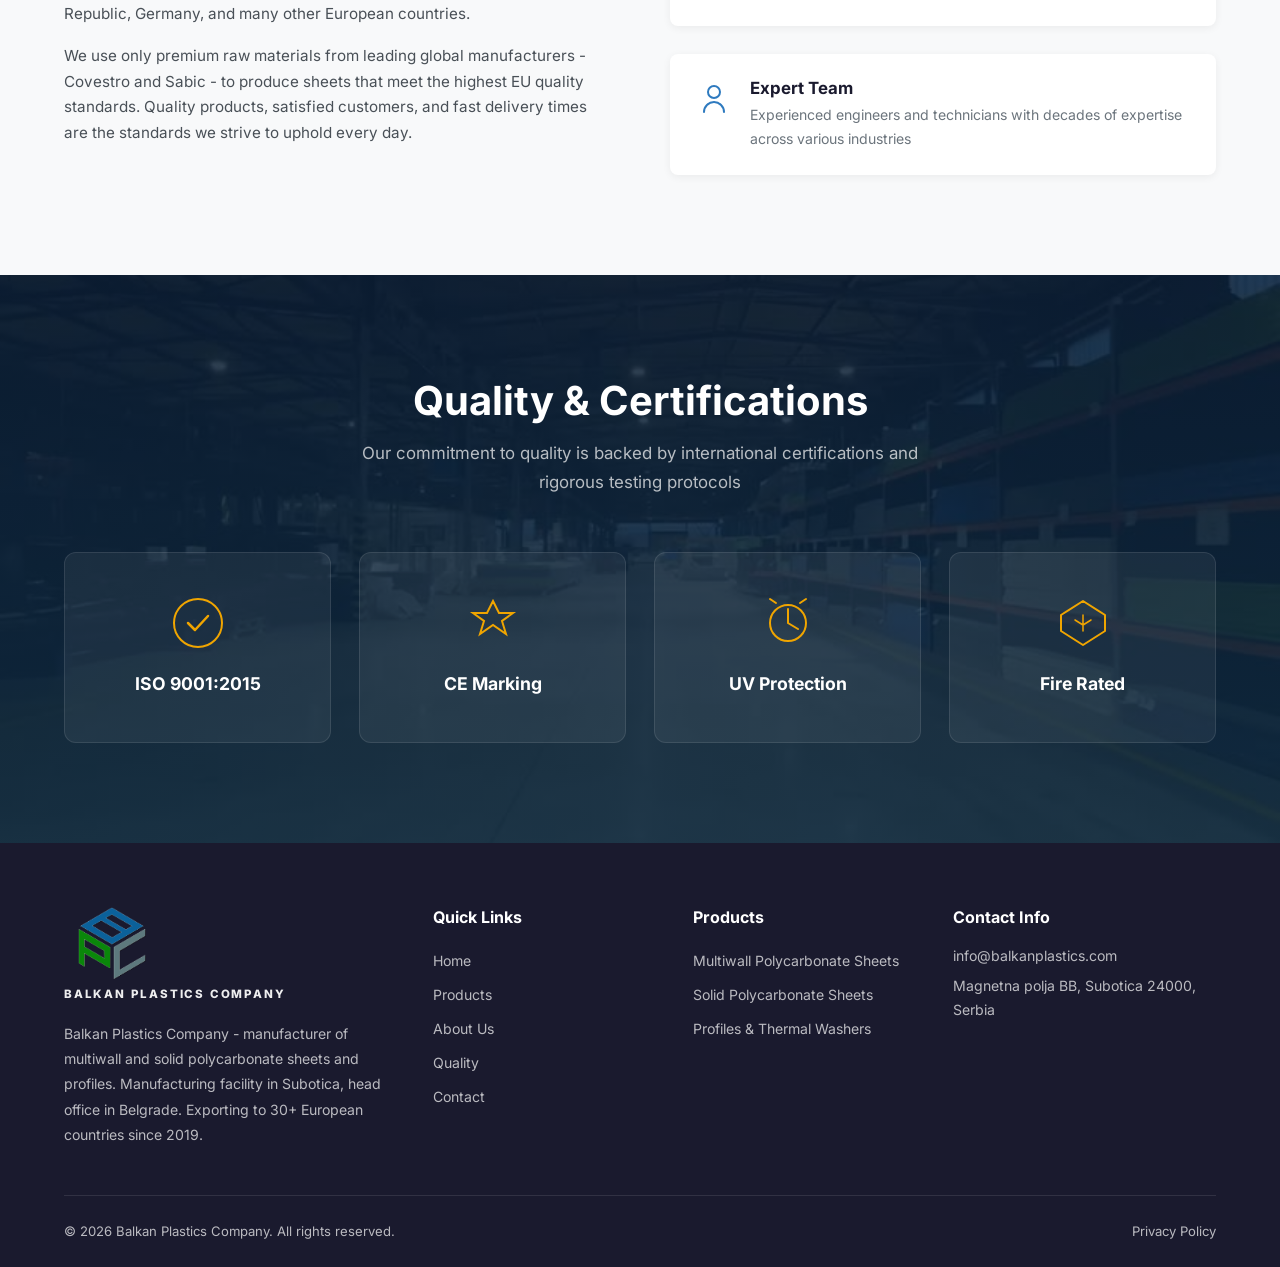
==== commit b854154d: "Шрифт Inter со своего сервера вместо Google Fonts + robots.txt и sitemap.xml - fonts/inter-latin-v20" ====
--- a/index.html
+++ b/index.html
@@ -10,9 +10,8 @@
   <title data-i18n-title="meta_title_index">Balkan Plastics Company - Premium Polycarbonate Sheets Manufacturer</title>
   <meta name="description" data-i18n-content="meta_desc_index" content="Balkan Plastics Company - Leading manufacturer of multiwall and solid polycarbonate sheets in Subotica, Serbia. Premium quality, European technology, global delivery.">
   <link rel="stylesheet" href="css/style.css?v=73">
-  <link rel="preconnect" href="https://fonts.googleapis.com">
-  <link rel="preconnect" href="https://fonts.gstatic.com" crossorigin>
-  <link href="https://fonts.googleapis.com/css2?family=Inter:wght@400;500;600;700;800&display=swap" rel="stylesheet" media="print" onload="this.media='all'">
+  <link rel="preload" href="fonts/inter-latin-v20.woff2" as="font" type="font/woff2" crossorigin>
+  <link rel="stylesheet" href="css/fonts.css?v=1">
 </head>
 <body class="page-home">
 
--- a/css/fonts.css
+++ b/css/fonts.css
@@ -0,0 +1,22 @@
+/* Inter (SIL Open Font License 1.1) — со своего сервера вместо Google Fonts
+   (25.09.2026): браузер посетителя больше не ходит к Google (GDPR для гостей
+   из ЕС), а CSP сайта не пускает сторонние шрифты. Переменный шрифт: один
+   файл на набор символов покрывает начертания 400–800. latin-ext — сербская
+   латиница (č ć š ž đ); кириллица на сайте не используется. Наборы и
+   unicode-range — как отдавал Google Fonts (v20). */
+@font-face {
+  font-family: 'Inter';
+  font-style: normal;
+  font-weight: 400 800;
+  font-display: swap;
+  src: url('../fonts/inter-latin-ext-v20.woff2') format('woff2');
+  unicode-range: U+0100-02BA, U+02BD-02C5, U+02C7-02CC, U+02CE-02D7, U+02DD-02FF, U+0304, U+0308, U+0329, U+1D00-1DBF, U+1E00-1E9F, U+1EF2-1EFF, U+2020, U+20A0-20AB, U+20AD-20C0, U+2113, U+2C60-2C7F, U+A720-A7FF;
+}
+@font-face {
+  font-family: 'Inter';
+  font-style: normal;
+  font-weight: 400 800;
+  font-display: swap;
+  src: url('../fonts/inter-latin-v20.woff2') format('woff2');
+  unicode-range: U+0000-00FF, U+0131, U+0152-0153, U+02BB-02BC, U+02C6, U+02DA, U+02DC, U+0304, U+0308, U+0329, U+2000-206F, U+20AC, U+2122, U+2191, U+2193, U+2212, U+2215, U+FEFF, U+FFFD;
+}
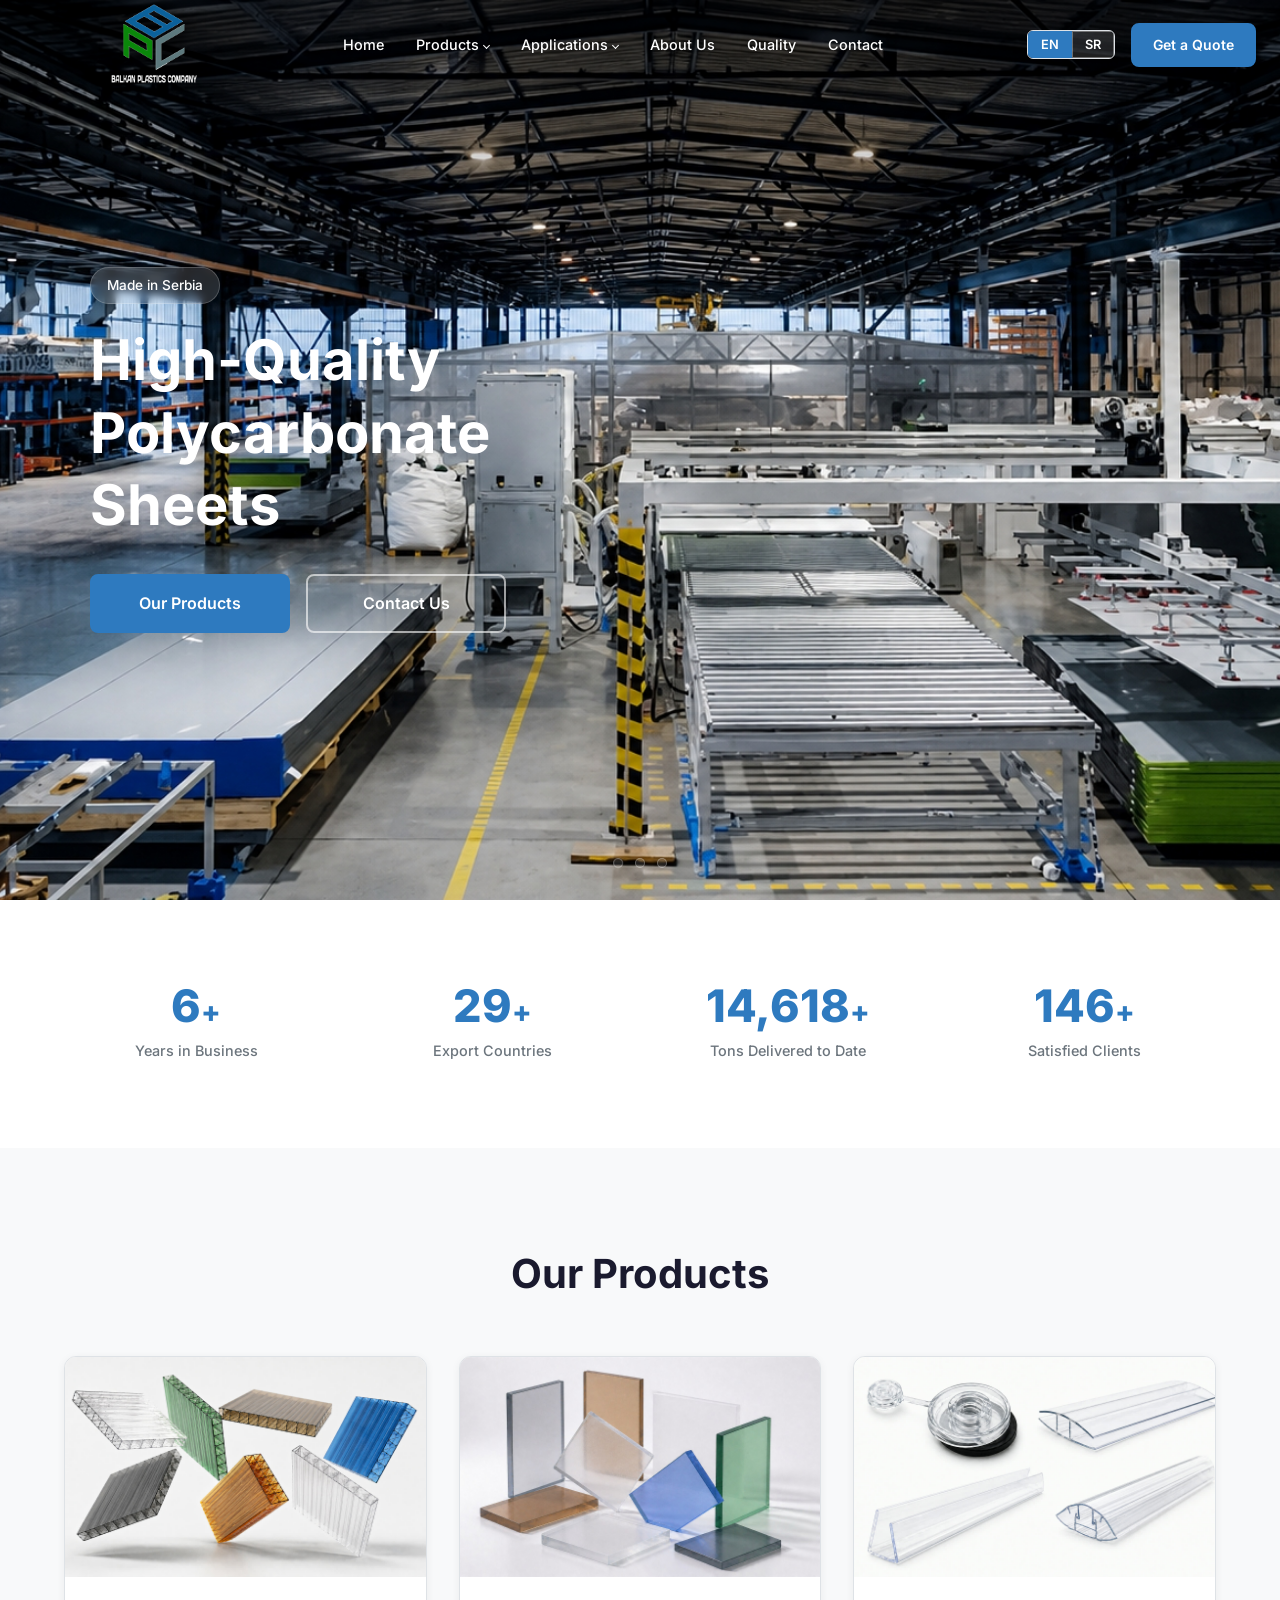
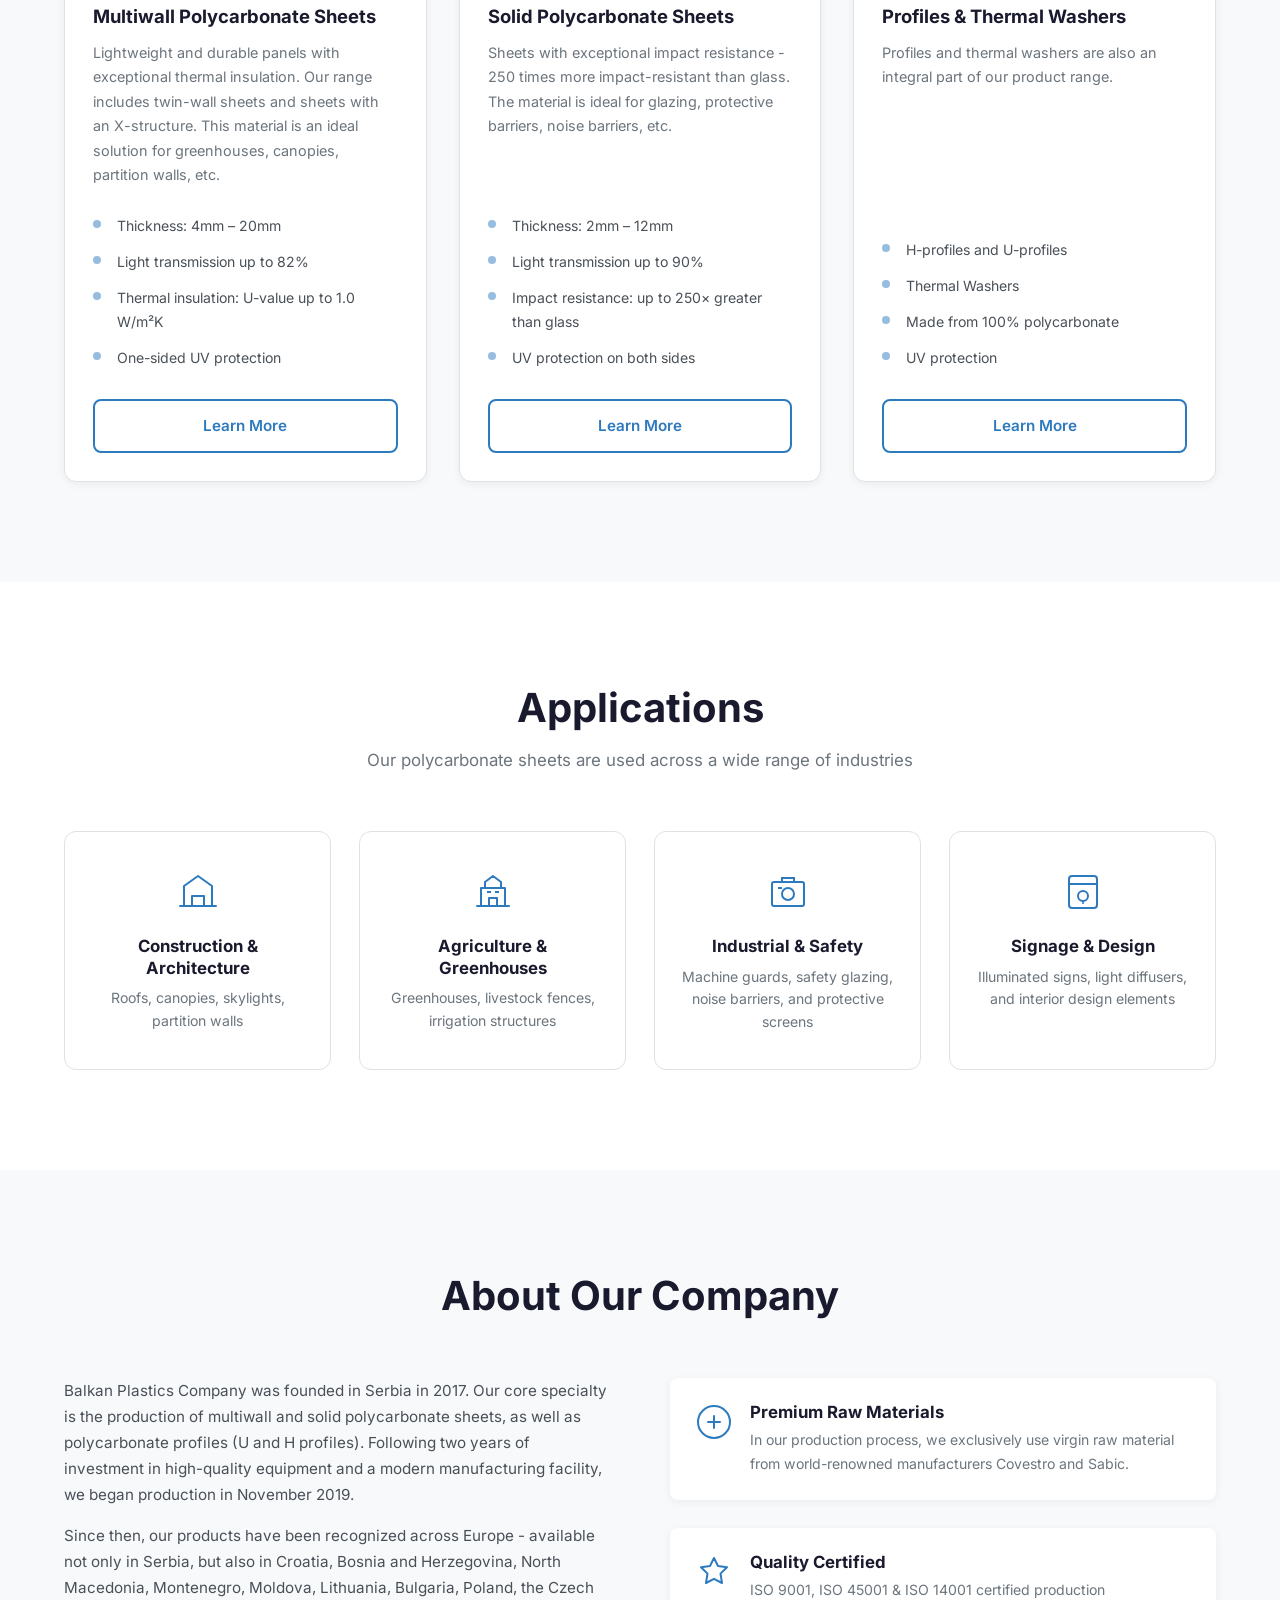
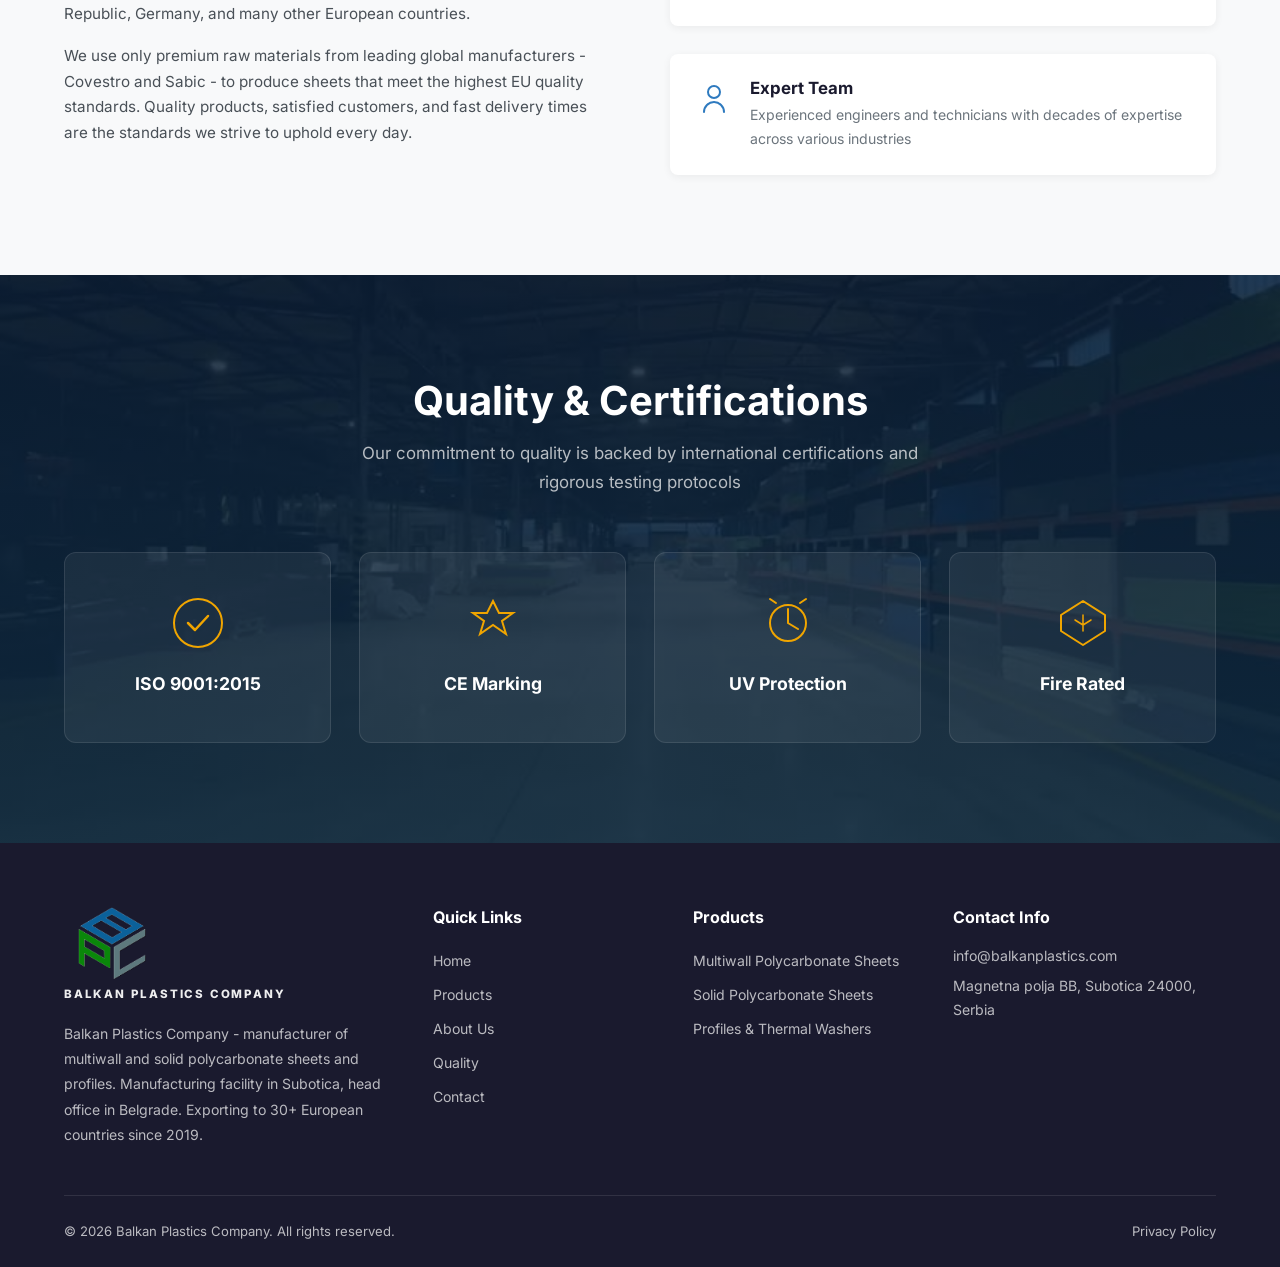
==== commit 61eda64e: "Сербская версия сайта для поисковиков: /sr/*.html собираются при выкате Язык переключался только в б" ====
--- a/index.html
+++ b/index.html
@@ -395,6 +395,6 @@
   </button>
 
   <script src="js/translations.js?v=58"></script>
-  <script src="js/main.js?v=58"></script>
+  <script src="js/main.js?v=60"></script>
 </body>
 </html>
